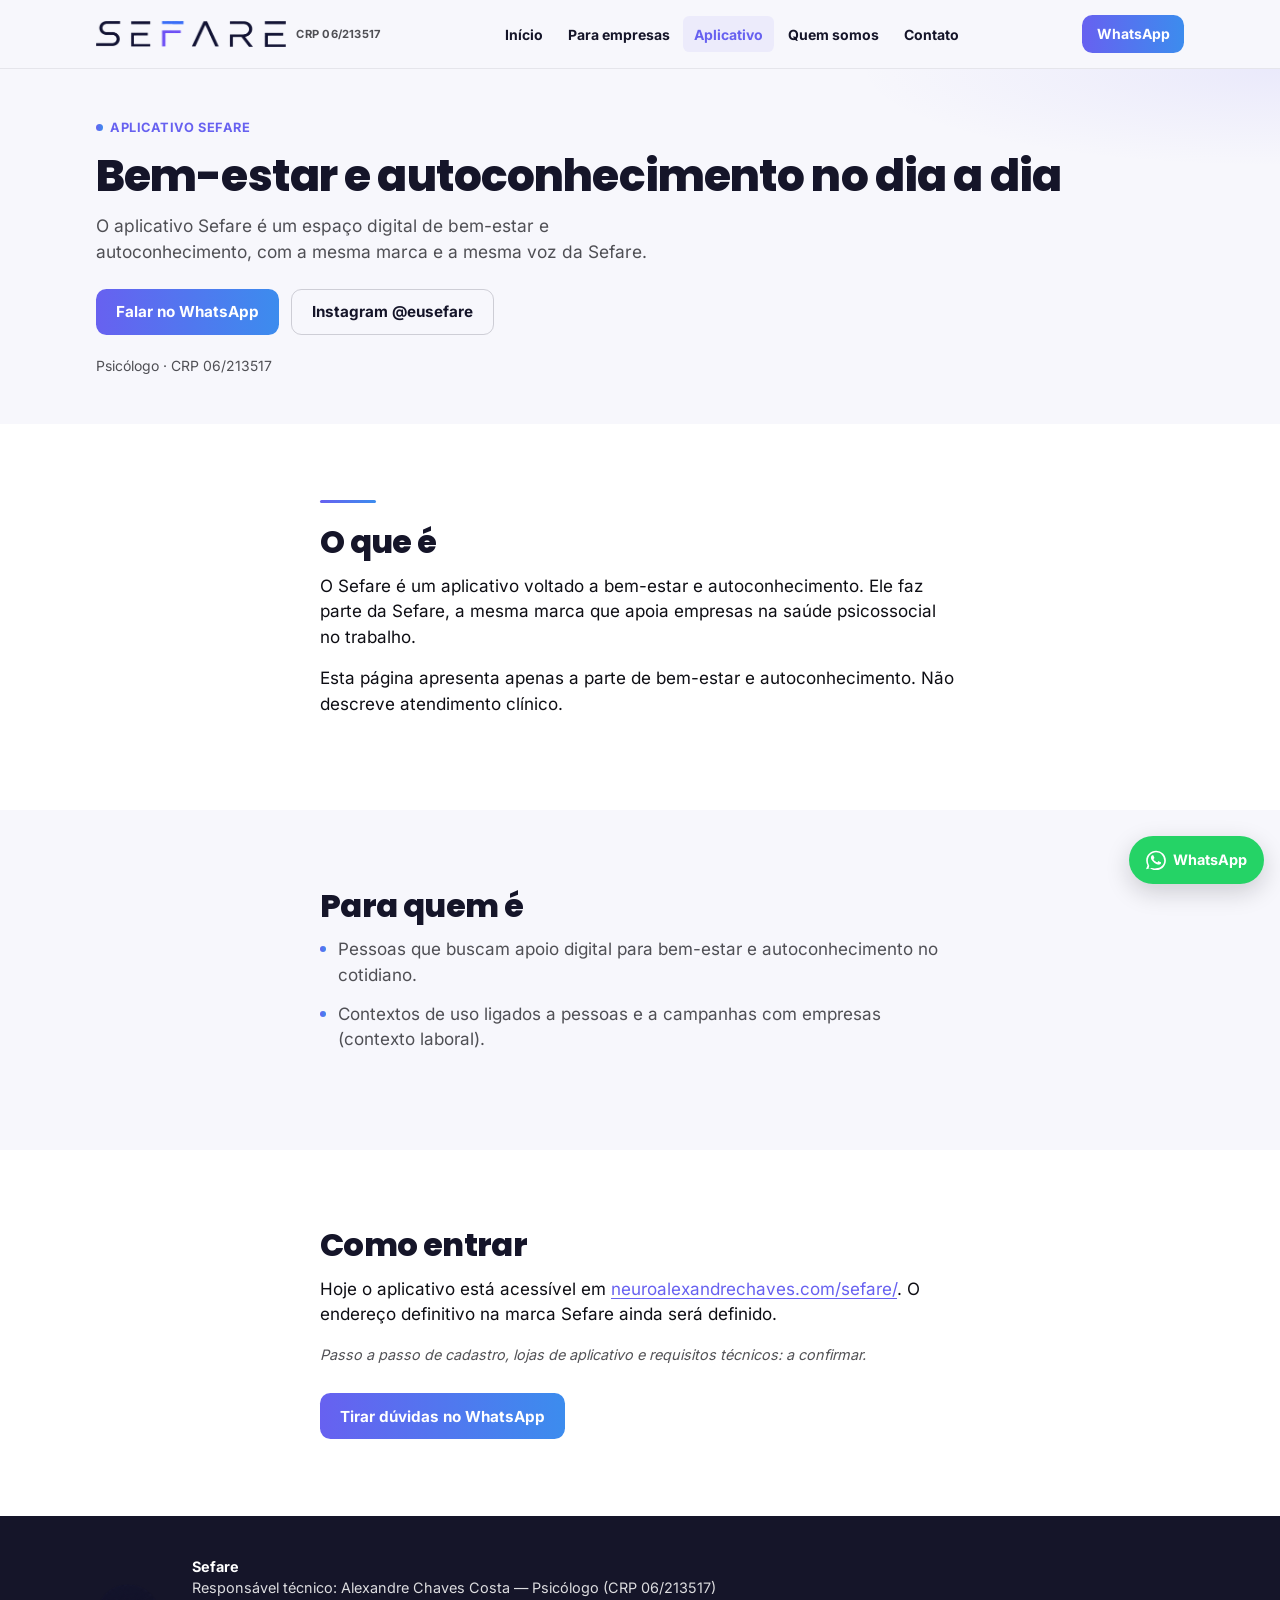
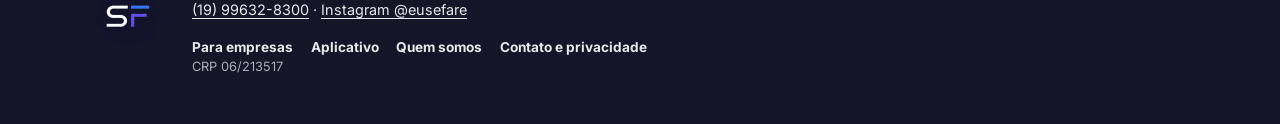
==== aplicativo.html @ e46b00d3 "Previa do site Sefare (teste, noindex)" ====
<!DOCTYPE html>
<html lang="pt-BR">
<head>
  <meta charset="utf-8">
  <meta name="viewport" content="width=device-width, initial-scale=1">
  <meta name="robots" content="noindex, nofollow">
  <title>Aplicativo Sefare — Bem-estar e autoconhecimento</title>
  <meta name="description" content="O aplicativo Sefare apoia bem-estar e autoconhecimento no dia a dia. Saiba o que é, para quem é e como entrar. CRP 06/213517.">
  <link rel="icon" href="assets/img/favicon.png" type="image/png">
  <link rel="stylesheet" href="style.css">
</head>
<body>
  <a class="skip-link" href="#conteudo">Ir para o conteúdo</a>

  <header class="site-header">
    <div class="wrap header-inner">
      <a class="brand" href="index.html" aria-label="Sefare — início">
        <img class="brand-logo" src="assets/img/sefare-wordmark-transp-400.png" width="400" height="55" alt="Sefare">
        <span class="brand-crp">CRP 06/213517</span>
      </a>

      <nav class="site-nav" id="menu-principal" aria-label="Principal">
        <ul>
          <li><a href="index.html">Início</a></li>
          <li><a href="empresas.html">Para empresas</a></li>
          <li><a href="aplicativo.html" aria-current="page">Aplicativo</a></li>
          <li><a href="quem-somos.html">Quem somos</a></li>
          <li><a href="contato.html">Contato</a></li>
        </ul>
      </nav>
      <div class="header-actions">
        <a class="btn btn-primary btn-sm header-wa" href="https://wa.me/5519996328300?text=Ol%C3%A1%2C%20quero%20saber%20mais%20sobre%20o%20aplicativo%20Sefare">WhatsApp</a>
        <button class="nav-toggle" type="button" aria-expanded="false" aria-controls="menu-principal" aria-label="Abrir menu">
          <span class="nav-toggle-bars" aria-hidden="true"></span>
        </button>
      </div>
    </div>
  </header>

  <main id="conteudo">
    <section class="hero" aria-labelledby="hero-title">
      <div class="wrap">
        <p class="eyebrow">Aplicativo Sefare</p>
        <h1 id="hero-title">Bem-estar e autoconhecimento no dia a dia</h1>
        <p class="hero-lead">O aplicativo Sefare é um espaço digital de bem-estar e autoconhecimento, com a mesma marca e a mesma voz da Sefare.</p>
        <div class="hero-ctas">
          <a class="btn btn-primary" href="https://wa.me/5519996328300?text=Ol%C3%A1%2C%20quero%20saber%20mais%20sobre%20o%20aplicativo%20Sefare">Falar no WhatsApp</a>
          <a class="btn btn-ghost" href="https://www.instagram.com/eusefare/" rel="noopener noreferrer">Instagram @eusefare</a>
        </div>
        <p class="trust-line">Psicólogo · CRP 06/213517</p>
      </div>
    </section>

    <section class="section section-alt" aria-labelledby="o-que-e">
      <div class="wrap content-block">
        <hr class="accent-line" aria-hidden="true">
        <h2 id="o-que-e">O que é</h2>
        <p>O Sefare é um aplicativo voltado a bem-estar e autoconhecimento. Ele faz parte da Sefare, a mesma marca que apoia empresas na saúde psicossocial no trabalho.</p>
        <p>Esta página apresenta apenas a parte de bem-estar e autoconhecimento. Não descreve atendimento clínico.</p>
      </div>
    </section>

    <section class="section" aria-labelledby="para-quem">
      <div class="wrap content-block">
        <h2 id="para-quem">Para quem é</h2>
        <ul class="simple-list">
          <li>Pessoas que buscam apoio digital para bem-estar e autoconhecimento no cotidiano.</li>
          <li>Contextos de uso ligados a pessoas e a campanhas com empresas (contexto laboral).</li>
        </ul>
      </div>
    </section>

    <section class="section section-alt" aria-labelledby="como-entrar">
      <div class="wrap content-block">
        <h2 id="como-entrar">Como entrar</h2>
        <p>Hoje o aplicativo está acessível em <a href="https://neuroalexandrechaves.com/sefare/" rel="noopener noreferrer">neuroalexandrechaves.com/sefare/</a>. O endereço definitivo na marca Sefare ainda será definido.</p>
        <p class="note-confirm">Passo a passo de cadastro, lojas de aplicativo e requisitos técnicos: a confirmar.</p>
        <div class="cta-inline">
          <a class="btn btn-primary" href="https://wa.me/5519996328300?text=Ol%C3%A1%2C%20quero%20saber%20mais%20sobre%20o%20aplicativo%20Sefare">Tirar dúvidas no WhatsApp</a>
        </div>
      </div>
    </section>
  </main>

  <footer class="site-footer">
    <div class="wrap footer-inner">
      <div class="footer-brand">
        <img class="footer-logo" src="assets/img/sefare-monograma-redondo-128.png" width="128" height="128" alt="Sefare">
      </div>
      <div>
        <p class="footer-meta">
          <strong>Sefare</strong><br>
          Responsável técnico: Alexandre Chaves Costa — Psicólogo (CRP 06/213517)<br>
          <a href="https://wa.me/5519996328300?text=Ol%C3%A1%2C%20quero%20saber%20mais%20sobre%20o%20aplicativo%20Sefare">(19) 99632-8300</a>
          ·
          <a href="https://www.instagram.com/eusefare/" rel="noopener noreferrer">Instagram @eusefare</a>
        </p>
        <nav class="footer-links" aria-label="Links do rodapé">
          <a href="empresas.html">Para empresas</a>
          <a href="aplicativo.html">Aplicativo</a>
          <a href="quem-somos.html">Quem somos</a>
          <a href="contato.html">Contato e privacidade</a>
        </nav>
        <p class="footer-crp">CRP 06/213517</p>
      </div>
    </div>
  </footer>

  <a class="wa-float" href="https://wa.me/5519996328300?text=Ol%C3%A1%2C%20quero%20saber%20mais%20sobre%20o%20aplicativo%20Sefare" aria-label="Abrir conversa no WhatsApp">
    <svg class="wa-icon" viewBox="0 0 24 24" aria-hidden="true" focusable="false">
      <path fill="currentColor" d="M17.47 14.38c-.3-.15-1.77-.87-2.04-.97-.27-.1-.47-.15-.67.15-.2.3-.77.97-.95 1.17-.17.2-.35.22-.65.07-.3-.15-1.26-.46-2.4-1.48-.89-.79-1.48-1.77-1.66-2.07-.17-.3-.02-.46.13-.61.13-.13.3-.35.45-.52.15-.17.2-.3.3-.5.1-.2.05-.37-.02-.52-.07-.15-.67-1.62-.92-2.22-.24-.58-.49-.5-.67-.51h-.57c-.2 0-.52.07-.8.37-.27.3-1.04 1.02-1.04 2.48s1.07 2.87 1.22 3.07c.15.2 2.1 3.2 5.08 4.49.71.31 1.26.49 1.69.63.71.23 1.36.2 1.87.12.57-.09 1.77-.72 2.02-1.42.25-.7.25-1.3.17-1.42-.07-.12-.27-.2-.57-.35zM12.05 21.8h-.01a9.8 9.8 0 0 1-5-.14l-.36-.13-3.72.98 1-3.63-.24-.37a9.82 9.82 0 0 1-1.5-5.23C2.22 7.05 6.57 2.7 12.05 2.7c2.62 0 5.08 1.02 6.93 2.87a9.73 9.73 0 0 1 2.87 6.93c0 5.48-4.46 9.3-9.8 9.3zm8.35-17.65A11.7 11.7 0 0 0 12.04.8C5.52.8.22 6.1.22 12.62c0 2.1.55 4.15 1.6 5.96L.05 23.2l4.76-1.25a11.78 11.78 0 0 0 7.23 2.33h.01c6.52 0 11.82-5.3 11.82-11.82 0-3.16-1.23-6.13-3.47-8.36z"/>
    </svg>
    <span>WhatsApp</span>
  </a>

  <script>
    (function () {
      var btn = document.querySelector(".nav-toggle");
      var nav = document.getElementById("menu-principal");
      if (!btn || !nav) return;
      btn.addEventListener("click", function () {
        var open = nav.classList.toggle("is-open");
        btn.setAttribute("aria-expanded", open ? "true" : "false");
        btn.setAttribute("aria-label", open ? "Fechar menu" : "Abrir menu");
      });
    })();
  </script>
</body>
</html>
---- style.css ----
/* Sefare — prévia estática (Manual de Marca 1.2) */

@font-face {
  font-family: "Inter";
  font-weight: 400;
  font-style: normal;
  font-display: swap;
  src: url("assets/fonts/Inter-400.woff2") format("woff2");
}

@font-face {
  font-family: "Inter";
  font-weight: 700;
  font-style: normal;
  font-display: swap;
  src: url("assets/fonts/Inter-700.woff2") format("woff2");
}

@font-face {
  font-family: "Poppins";
  font-weight: 800;
  font-style: normal;
  font-display: swap;
  src: url("assets/fonts/Poppins-800.woff2") format("woff2");
}

:root {
  --marinho: #151529;
  --lilas: #6761F0;
  --azul: #3C8CEE;
  --branco: #F7F7FC;
  --preto: #0E0E14;
  --branco-puro: #FFFFFF;
  --gradiente: linear-gradient(90deg, #6761F0, #3C8CEE);
  --texto: #0E0E14;
  --texto-suave: rgba(14, 14, 20, 0.72);
  --borda: rgba(21, 21, 41, 0.08);
  --sombra-foco: 0 0 0 3px rgba(103, 97, 240, 0.35);
  --fonte-titulo: "Poppins", sans-serif;
  --fonte-texto: "Inter", sans-serif;
  --max: 68rem;
  --header-h: 4.25rem;
  --espaco: clamp(2.5rem, 6vw, 5rem);
}

*,
*::before,
*::after {
  box-sizing: border-box;
}

html {
  scroll-behavior: smooth;
}

body {
  margin: 0;
  font-family: var(--fonte-texto);
  font-weight: 400;
  font-size: 1.0625rem;
  line-height: 1.5;
  color: var(--texto);
  background: var(--branco);
  -webkit-font-smoothing: antialiased;
  text-rendering: optimizeLegibility;
  overflow-x: hidden;
}

img {
  max-width: 100%;
  height: auto;
  display: block;
}

a {
  color: var(--lilas);
  text-decoration-thickness: 1px;
  text-underline-offset: 0.18em;
}

a:hover {
  color: var(--azul);
}

a:focus-visible,
button:focus-visible,
summary:focus-visible,
.btn:focus-visible,
.nav-toggle:focus-visible {
  outline: 3px solid var(--lilas);
  outline-offset: 3px;
}

h1,
h2,
h3 {
  font-family: var(--fonte-titulo);
  font-weight: 800;
  color: var(--marinho);
  line-height: 1.2;
  letter-spacing: -0.02em;
  margin: 0 0 0.75rem;
  text-align: left;
}

h1 {
  font-size: clamp(1.85rem, 5.5vw, 2.75rem);
  line-height: 1.15;
}

h2 {
  font-size: clamp(1.45rem, 3.8vw, 2rem);
  line-height: 1.2;
}

h3 {
  font-size: 1.1rem;
  line-height: 1.25;
  margin-bottom: 0.4rem;
}

p {
  margin: 0 0 1rem;
  line-height: 1.5;
  color: var(--texto);
}

.wrap {
  width: min(100% - 2rem, var(--max));
  margin-inline: auto;
}

.skip-link {
  position: absolute;
  left: -9999px;
  top: 0;
  background: var(--marinho);
  color: #fff;
  padding: 0.6rem 1rem;
  z-index: 1000;
}

.skip-link:focus {
  left: 1rem;
  top: 1rem;
}

/* ——— Header ——— */
.site-header {
  position: sticky;
  top: 0;
  z-index: 100;
  background: rgba(247, 247, 252, 0.94);
  backdrop-filter: blur(10px);
  border-bottom: 1px solid var(--borda);
}

.header-inner {
  display: flex;
  align-items: center;
  justify-content: space-between;
  gap: 0.75rem;
  min-height: var(--header-h);
  padding-block: 0.55rem;
  position: relative;
}

.brand {
  display: inline-flex;
  align-items: center;
  gap: 0.65rem;
  text-decoration: none;
  color: var(--marinho);
  flex-shrink: 0;
}

.brand-logo {
  width: 156px;
  height: auto;
}

.brand-crp {
  display: none;
  font-size: 0.7rem;
  font-weight: 700;
  color: var(--texto-suave);
  letter-spacing: 0.02em;
}

.nav-toggle {
  display: inline-flex;
  align-items: center;
  justify-content: center;
  width: 2.75rem;
  height: 2.75rem;
  border: 1px solid var(--borda);
  border-radius: 0.55rem;
  background: var(--branco-puro);
  color: var(--marinho);
  cursor: pointer;
  padding: 0;
}

.nav-toggle-bars {
  display: block;
  width: 1.15rem;
  height: 2px;
  background: currentColor;
  position: relative;
}

.nav-toggle-bars::before,
.nav-toggle-bars::after {
  content: "";
  position: absolute;
  left: 0;
  width: 100%;
  height: 2px;
  background: currentColor;
}

.nav-toggle-bars::before { top: -6px; }
.nav-toggle-bars::after { top: 6px; }

.site-nav {
  position: absolute;
  left: 0;
  right: 0;
  top: 100%;
  background: var(--branco-puro);
  border-bottom: 1px solid var(--borda);
  padding: 0.75rem 1rem 1rem;
  display: none;
}

.site-nav.is-open {
  display: block;
}

.site-nav ul {
  list-style: none;
  margin: 0;
  padding: 0;
  display: flex;
  flex-direction: column;
  gap: 0.15rem;
}

.site-nav a {
  display: block;
  padding: 0.7rem 0.55rem;
  color: var(--marinho);
  text-decoration: none;
  font-weight: 700;
  font-size: 0.95rem;
  border-radius: 0.4rem;
}

.site-nav a:hover,
.site-nav a[aria-current="page"] {
  background: rgba(103, 97, 240, 0.08);
  color: var(--lilas);
}

.btn.header-wa {
  display: none;
}

.header-actions {
  display: flex;
  align-items: center;
  gap: 0.5rem;
}

/* ——— Buttons ——— */
.btn {
  display: inline-flex;
  align-items: center;
  justify-content: center;
  gap: 0.45rem;
  min-height: 2.85rem;
  padding: 0.7rem 1.25rem;
  border-radius: 0.65rem;
  font-family: var(--fonte-texto);
  font-weight: 700;
  font-size: 0.95rem;
  line-height: 1.25;
  text-decoration: none;
  border: 1px solid transparent;
  cursor: pointer;
  transition: background 0.15s ease, color 0.15s ease, border-color 0.15s ease;
}

.btn-primary {
  background: var(--gradiente);
  color: #fff;
  border: none;
}

.btn-primary:hover {
  color: #fff;
  filter: brightness(1.05);
}

.btn-ghost {
  background: transparent;
  color: var(--marinho);
  border-color: rgba(21, 21, 41, 0.18);
}

.btn-ghost:hover {
  border-color: var(--lilas);
  color: var(--lilas);
}

.btn-light {
  background: #fff;
  color: var(--marinho);
}

.btn-light:hover {
  color: var(--lilas);
}

.btn-sm {
  min-height: 2.4rem;
  padding: 0.45rem 0.9rem;
  font-size: 0.875rem;
}

/* ——— Decorative path ——— */
.path-dots {
  position: absolute;
  inset: 0;
  pointer-events: none;
  overflow: hidden;
  opacity: 0.55;
}

.path-dots svg {
  width: 100%;
  height: 100%;
}

/* ——— Sections ——— */
.section {
  padding: var(--espaco) 0;
  position: relative;
}

.section-alt {
  background: var(--branco-puro);
}

.section-dark {
  background: var(--marinho);
  color: #fff;
}

.section-dark h2,
.section-dark h3,
.section-dark p {
  color: #fff;
}

.section-dark p {
  color: rgba(255, 255, 255, 0.88);
}

.section-head {
  max-width: 40rem;
  margin-bottom: 1.75rem;
}

.section-head p {
  color: var(--texto-suave);
  margin-bottom: 0;
}

.eyebrow {
  display: inline-flex;
  align-items: center;
  gap: 0.45rem;
  font-size: 0.8rem;
  font-weight: 700;
  letter-spacing: 0.04em;
  text-transform: uppercase;
  color: var(--lilas);
  margin-bottom: 0.85rem;
}

.eyebrow::before {
  content: "";
  width: 0.45rem;
  height: 0.45rem;
  border-radius: 50%;
  background: var(--gradiente);
  flex-shrink: 0;
}

.lead {
  font-size: 1.1rem;
  line-height: 1.5;
  color: var(--texto-suave);
  max-width: 36rem;
}

.accent-line {
  width: 3.5rem;
  height: 3px;
  border-radius: 2px;
  background: var(--gradiente);
  margin: 0 0 1.25rem;
  border: none;
}

/* ——— Home hero ——— */
.hero-home {
  position: relative;
  min-height: calc(100svh - var(--header-h));
  display: flex;
  align-items: center;
  padding: 2.5rem 0 3.5rem;
  overflow: hidden;
  background:
    radial-gradient(ellipse 70% 55% at 90% 10%, rgba(103, 97, 240, 0.1), transparent 55%),
    radial-gradient(ellipse 50% 40% at 5% 90%, rgba(60, 140, 238, 0.08), transparent 50%),
    var(--branco);
}

.hero-home-inner {
  position: relative;
  z-index: 1;
  display: grid;
  gap: 2rem;
}

.hero-brand {
  width: min(320px, 78vw);
  height: auto;
  margin-bottom: 1.25rem;
}

.hero-slogan {
  font-family: var(--fonte-titulo);
  font-weight: 800;
  font-size: clamp(1.05rem, 3vw, 1.25rem);
  color: var(--marinho);
  margin: 0 0 1.5rem;
  line-height: 1.25;
}

.hero-slogan span {
  background: var(--gradiente);
  -webkit-background-clip: text;
  background-clip: text;
  color: transparent;
}

.hero-home h1 {
  max-width: 18ch;
  margin-bottom: 0.9rem;
}

.hero-ctas {
  display: flex;
  flex-wrap: wrap;
  gap: 0.75rem;
  margin: 1.5rem 0 1.25rem;
}

.paths {
  display: grid;
  gap: 0.85rem;
  margin-top: 0.5rem;
}

.path-link {
  display: block;
  padding: 1.1rem 1.15rem;
  text-decoration: none;
  color: var(--marinho);
  background: var(--branco-puro);
  border-left: 3px solid transparent;
  border-image: var(--gradiente) 1;
  border-image-slice: 1;
  box-shadow: 0 1px 0 var(--borda);
  transition: background 0.15s ease;
}

.path-link:hover {
  background: rgba(103, 97, 240, 0.05);
  color: var(--marinho);
}

.path-link strong {
  display: block;
  font-family: var(--fonte-titulo);
  font-weight: 800;
  font-size: 1.05rem;
  margin-bottom: 0.25rem;
}

.path-link span {
  display: block;
  font-size: 0.92rem;
  color: var(--texto-suave);
  line-height: 1.45;
}

.trust-line {
  font-size: 0.875rem;
  color: var(--texto-suave);
  margin: 0;
}

/* ——— Empresas (reuse structure) ——— */
.hero {
  position: relative;
  padding: 2.75rem 0 3rem;
  overflow: hidden;
  background:
    radial-gradient(ellipse 60% 50% at 100% 0%, rgba(103, 97, 240, 0.09), transparent 55%),
    var(--branco);
}

.hero-lead {
  max-width: 38rem;
  color: var(--texto-suave);
  font-size: 1.08rem;
}

.hero-note {
  margin-top: 1.1rem;
  font-size: 0.875rem;
  color: var(--texto-suave);
}

.pain-list,
.feature-list {
  list-style: none;
  margin: 0;
  padding: 0;
  display: grid;
  gap: 1.35rem;
}

.pain-list li,
.feature-list li {
  display: grid;
  gap: 0.35rem;
  padding-left: 1.1rem;
  border-left: 2px solid transparent;
  border-image: var(--gradiente) 1;
}

.pain-list strong,
.feature-list strong {
  font-family: var(--fonte-titulo);
  font-weight: 800;
  color: var(--marinho);
  font-size: 1.05rem;
}

.pain-list span,
.feature-list span {
  color: var(--texto-suave);
  line-height: 1.5;
}

.transition-note {
  margin-top: 1.75rem;
  max-width: 40rem;
  color: var(--texto);
  font-weight: 700;
  line-height: 1.5;
}

.cta-inline {
  margin-top: 1.75rem;
}

.steps {
  list-style: none;
  margin: 0;
  padding: 0;
  display: grid;
  gap: 1.5rem;
  counter-reset: step;
}

.step {
  display: grid;
  grid-template-columns: auto 1fr;
  gap: 1rem;
  align-items: start;
}

.step-num {
  width: 2.1rem;
  height: 2.1rem;
  border-radius: 50%;
  display: grid;
  place-items: center;
  font-family: var(--fonte-titulo);
  font-weight: 800;
  font-size: 0.9rem;
  color: #fff;
  background: var(--gradiente);
  flex-shrink: 0;
}

.step p {
  margin: 0;
  color: var(--texto-suave);
}

.steps-note {
  margin-top: 1.5rem;
  font-size: 0.95rem;
  color: var(--texto-suave);
}

.sigilo-band {
  background: var(--branco-puro);
}

.sigilo-content {
  max-width: 40rem;
}

.sigilo-content h2 {
  margin-bottom: 1rem;
}

.sigilo-content p {
  color: var(--texto-suave);
}

.about-block {
  max-width: 42rem;
}

.about-block p {
  color: var(--texto-suave);
}

.clinic-link {
  margin-top: 1.25rem;
  font-size: 0.85rem;
  color: var(--texto-suave);
}

.clinic-link a {
  color: var(--texto-suave);
}

.cta-band {
  background: var(--marinho);
  padding: var(--espaco) 0;
  position: relative;
  overflow: hidden;
}

.cta-band::before {
  content: "";
  position: absolute;
  inset: auto 0 0 0;
  height: 3px;
  background: var(--gradiente);
}

.cta-inner {
  max-width: 38rem;
}

.cta-band h2,
.cta-band p {
  color: #fff;
}

.cta-band p {
  color: rgba(255, 255, 255, 0.88);
}

.cta-phone {
  margin-top: 1rem;
  font-size: 0.95rem;
}

.cta-phone a {
  color: #fff;
}

.faq {
  display: grid;
  gap: 0.5rem;
  max-width: 44rem;
}

.faq details {
  border-bottom: 1px solid var(--borda);
  padding: 0.35rem 0;
}

.faq summary {
  cursor: pointer;
  font-weight: 700;
  color: var(--marinho);
  padding: 0.85rem 0;
  list-style: none;
  display: flex;
  justify-content: space-between;
  gap: 1rem;
  align-items: center;
}

.faq summary::-webkit-details-marker {
  display: none;
}

.faq summary::after {
  content: "";
  width: 0.55rem;
  height: 0.55rem;
  border-right: 2px solid var(--lilas);
  border-bottom: 2px solid var(--lilas);
  transform: rotate(45deg);
  flex-shrink: 0;
  transition: transform 0.15s ease;
  margin-top: -0.2rem;
}

.faq details[open] summary::after {
  transform: rotate(-135deg);
  margin-top: 0.2rem;
}

.faq-body {
  padding: 0 0 1rem;
}

.faq-body p {
  margin: 0;
  color: var(--texto-suave);
}

/* ——— App / About / Contact ——— */
.content-block {
  max-width: 40rem;
}

.content-block + .content-block {
  margin-top: 2.5rem;
}

.simple-list {
  list-style: none;
  margin: 0 0 1.25rem;
  padding: 0;
  display: grid;
  gap: 0.85rem;
}

.simple-list li {
  padding-left: 1.15rem;
  position: relative;
  color: var(--texto-suave);
  line-height: 1.5;
}

.simple-list li::before {
  content: "";
  position: absolute;
  left: 0;
  top: 0.55rem;
  width: 0.4rem;
  height: 0.4rem;
  border-radius: 50%;
  background: var(--gradiente);
}

.contact-list {
  list-style: none;
  margin: 0 0 2rem;
  padding: 0;
  display: grid;
  gap: 1rem;
}

.contact-list li {
  display: grid;
  gap: 0.2rem;
}

.contact-list strong {
  font-family: var(--fonte-titulo);
  font-weight: 800;
  color: var(--marinho);
  font-size: 0.95rem;
}

.privacy {
  max-width: 44rem;
}

.privacy h2 {
  margin-top: 2rem;
}

.privacy h2:first-child {
  margin-top: 0;
}

.privacy ul {
  padding-left: 1.2rem;
  color: var(--texto-suave);
}

.privacy li {
  margin-bottom: 0.5rem;
  line-height: 1.5;
}

.note-confirm {
  font-size: 0.9rem;
  color: var(--texto-suave);
  font-style: italic;
}

/* ——— Footer ——— */
.site-footer {
  background: var(--marinho);
  color: rgba(255, 255, 255, 0.82);
  padding: 2.5rem 0 6.5rem;
  font-size: 0.9rem;
  line-height: 1.5;
}

.site-footer a {
  color: rgba(255, 255, 255, 0.9);
}

.site-footer a:hover {
  color: #fff;
}

.footer-inner {
  display: grid;
  gap: 1.5rem;
}

.footer-brand {
  display: inline-flex;
  align-items: center;
  gap: 0.75rem;
}

.footer-logo {
  width: 64px;
  height: auto;
}

.footer-meta {
  color: rgba(255, 255, 255, 0.85);
}

.footer-meta strong {
  color: #fff;
  font-weight: 700;
}

.footer-links {
  display: flex;
  flex-wrap: wrap;
  gap: 0.65rem 1.1rem;
}

.footer-links a {
  text-decoration: none;
  font-weight: 700;
  font-size: 0.85rem;
}

.footer-privacy {
  margin: 0;
  max-width: 40rem;
  color: rgba(255, 255, 255, 0.7);
  font-size: 0.85rem;
}

.footer-crp {
  margin: 0;
  font-size: 0.8rem;
  color: rgba(255, 255, 255, 0.65);
}

/* ——— Floating WhatsApp ——— */
.wa-float {
  position: fixed;
  right: 1rem;
  bottom: 1rem;
  z-index: 90;
  display: inline-flex;
  align-items: center;
  gap: 0.45rem;
  min-height: 3rem;
  padding: 0.65rem 1.05rem;
  border-radius: 999px;
  background: #25D366;
  color: #fff;
  font-weight: 700;
  font-size: 0.9rem;
  text-decoration: none;
  box-shadow: 0 8px 24px rgba(14, 14, 20, 0.18);
}

.wa-float:hover {
  color: #fff;
  filter: brightness(1.05);
}

.wa-icon {
  width: 1.25rem;
  height: 1.25rem;
}

/* ——— Desktop ——— */
@media (min-width: 860px) {
  .nav-toggle {
    display: none;
  }

  .header-inner {
    gap: 1.25rem;
  }

  .brand-crp {
    display: inline;
  }

  .site-nav {
    position: static;
    display: block;
    background: transparent;
    border: none;
    padding: 0;
    flex: 1;
  }

  .site-nav ul {
    flex-direction: row;
    justify-content: center;
    gap: 0.15rem;
  }

  .site-nav a {
    padding: 0.45rem 0.7rem;
    font-size: 0.875rem;
  }

  .btn.header-wa {
    display: inline-flex;
  }

  .hero-home-inner {
    grid-template-columns: 1.2fr 0.8fr;
    align-items: end;
    gap: 3rem;
  }

  .paths {
    margin-top: 0;
  }

  .pain-list,
  .feature-list {
    grid-template-columns: 1fr 1fr;
    gap: 1.5rem 2rem;
  }

  .steps {
    grid-template-columns: 1fr 1fr;
    gap: 1.75rem 2rem;
  }

  .footer-inner {
    grid-template-columns: auto 1fr;
    gap: 2rem;
  }

  .site-footer {
    padding-bottom: 3rem;
  }
}

@media (min-width: 1100px) {
  .brand-logo {
    width: 190px;
  }
}

@media (max-width: 380px) {
  .wa-float span {
    display: none;
  }

  .wa-float {
    width: 3.15rem;
    height: 3.15rem;
    padding: 0;
    justify-content: center;
    border-radius: 50%;
  }
}
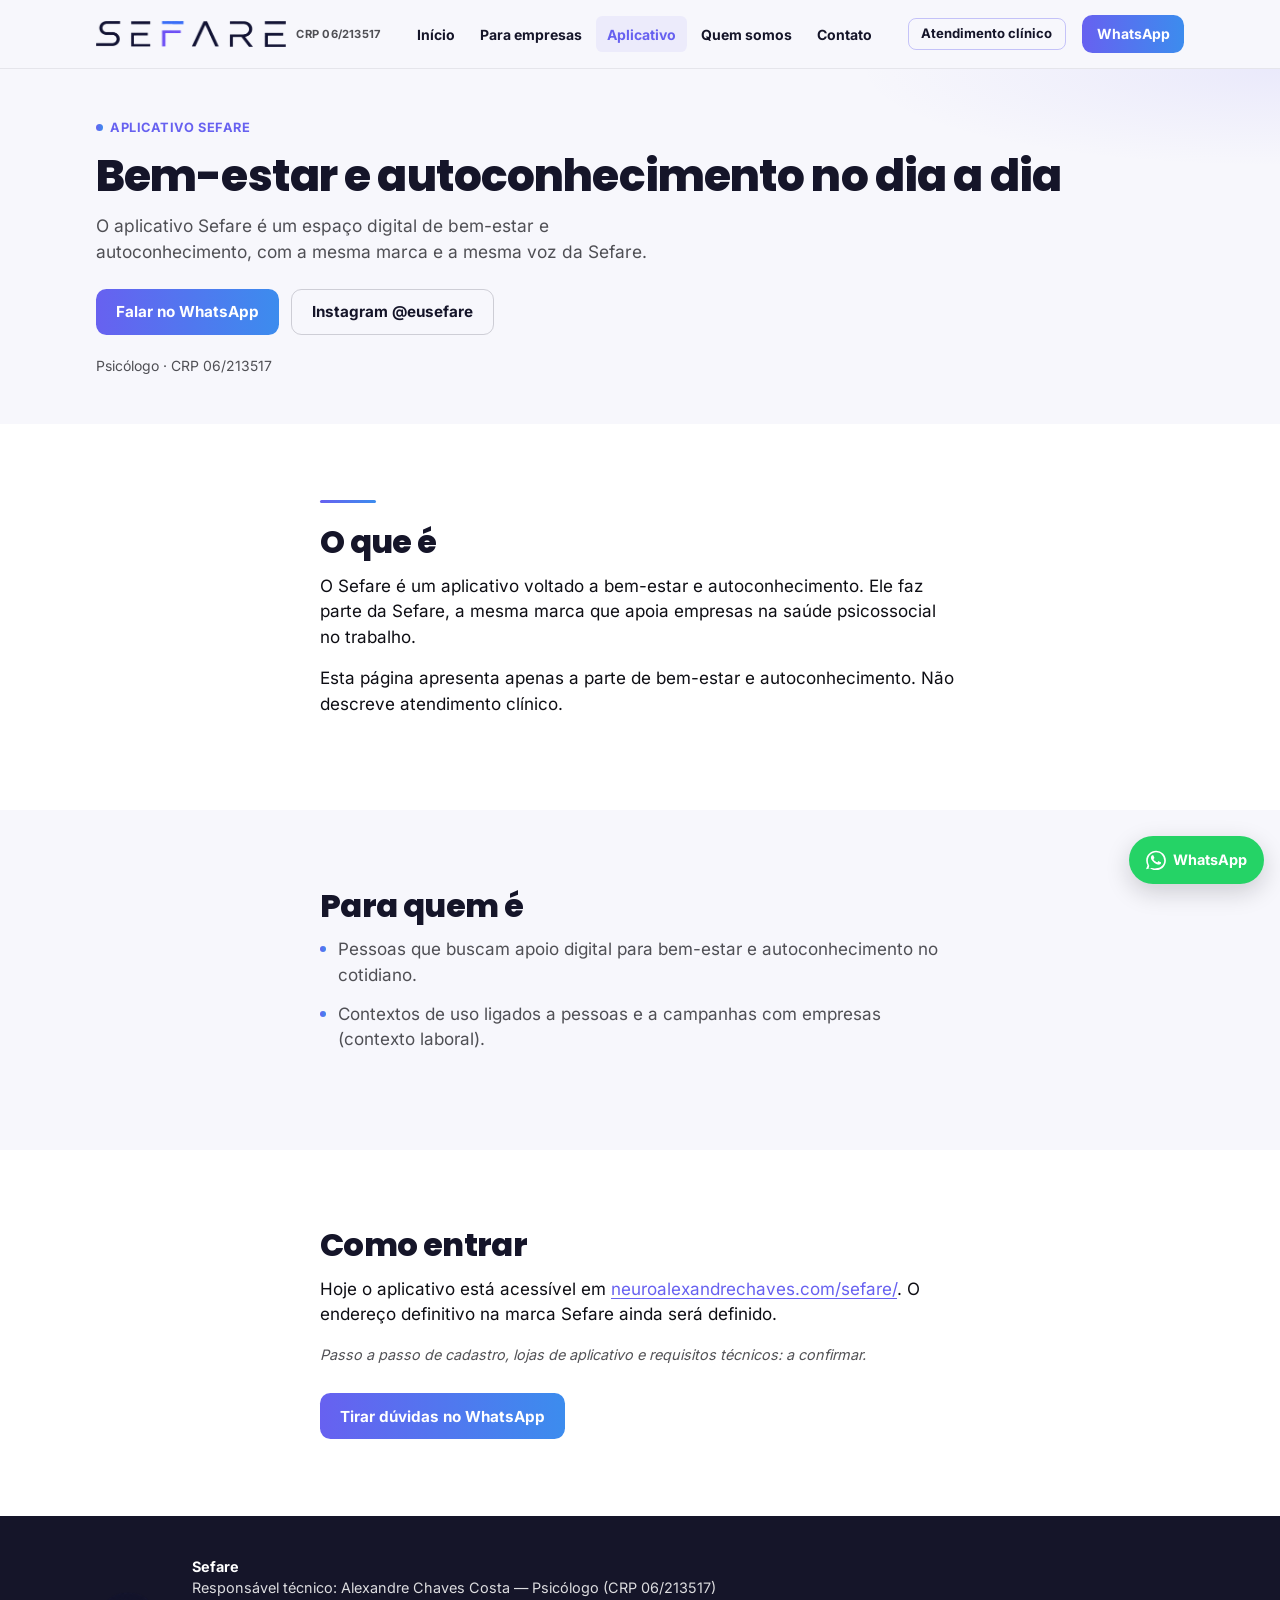
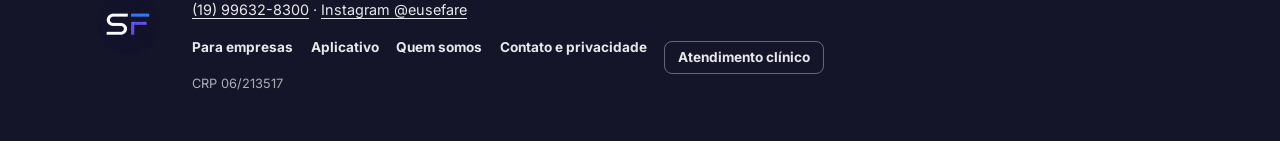
==== commit 7f8752db: "Botao Atendimento clinico no topo e rodape" ====
--- a/aplicativo.html
+++ b/aplicativo.html
@@ -26,9 +26,11 @@
           <li><a href="aplicativo.html" aria-current="page">Aplicativo</a></li>
           <li><a href="quem-somos.html">Quem somos</a></li>
           <li><a href="contato.html">Contato</a></li>
+          <li class="nav-clinica-m"><a href="https://neuroalexandrechaves.com" rel="noopener" target="_blank">Atendimento clínico</a></li>
         </ul>
       </nav>
       <div class="header-actions">
+        <a class="btn-clinica" href="https://neuroalexandrechaves.com" rel="noopener" target="_blank">Atendimento clínico</a>
         <a class="btn btn-primary btn-sm header-wa" href="https://wa.me/5519996328300?text=Ol%C3%A1%2C%20quero%20saber%20mais%20sobre%20o%20aplicativo%20Sefare">WhatsApp</a>
         <button class="nav-toggle" type="button" aria-expanded="false" aria-controls="menu-principal" aria-label="Abrir menu">
           <span class="nav-toggle-bars" aria-hidden="true"></span>
@@ -100,6 +102,7 @@
           <a href="aplicativo.html">Aplicativo</a>
           <a href="quem-somos.html">Quem somos</a>
           <a href="contato.html">Contato e privacidade</a>
+          <a class="btn-clinica btn-clinica-rodape" href="https://neuroalexandrechaves.com" rel="noopener" target="_blank">Atendimento clínico</a>
         </nav>
         <p class="footer-crp">CRP 06/213517</p>
       </div>
--- a/style.css
+++ b/style.css
@@ -1013,3 +1013,42 @@
     border-radius: 50%;
   }
 }
+
+/* Atendimento clínico: link discreto para o site da clínica */
+.btn-clinica {
+  display: none;
+  align-items: center;
+  font-size: 0.82rem;
+  font-weight: 700;
+  line-height: 1;
+  padding: 0.55rem 0.8rem;
+  border: 1px solid rgba(103, 97, 240, 0.35);
+  border-radius: 0.5rem;
+  color: var(--marinho);
+  background: transparent;
+  text-decoration: none;
+  white-space: nowrap;
+  transition: border-color 0.2s, color 0.2s, background 0.2s;
+}
+.btn-clinica:hover,
+.btn-clinica:focus-visible {
+  border-color: var(--lilas);
+  color: var(--lilas);
+  background: rgba(103, 97, 240, 0.06);
+}
+.btn-clinica-rodape {
+  display: inline-flex;
+  color: rgba(255, 255, 255, 0.9);
+  border-color: rgba(255, 255, 255, 0.35);
+  margin-top: 0.25rem;
+}
+.btn-clinica-rodape:hover,
+.btn-clinica-rodape:focus-visible {
+  color: #fff;
+  border-color: #fff;
+  background: rgba(255, 255, 255, 0.08);
+}
+@media (min-width: 1100px) {
+  .header-actions .btn-clinica { display: inline-flex; margin-right: 0.5rem; }
+  .nav-clinica-m { display: none; }
+}
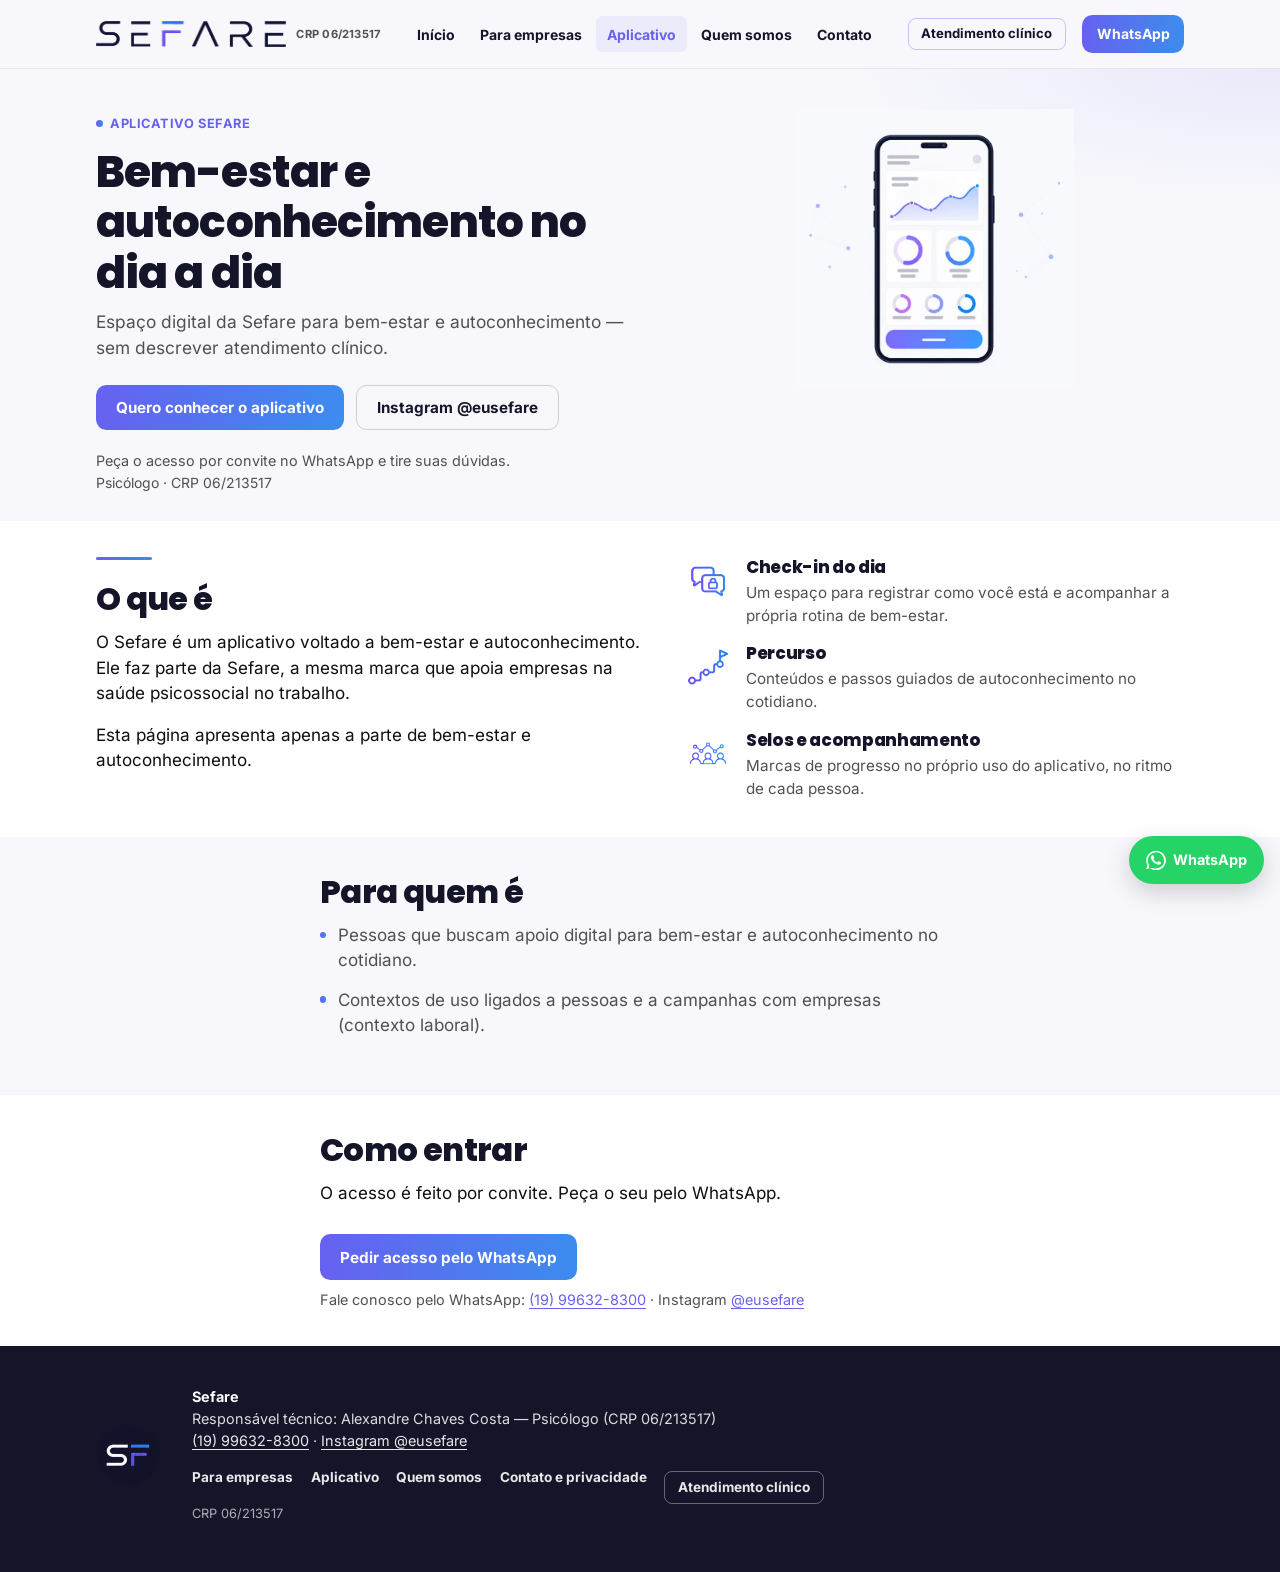
==== commit e2b98485: "Previa v3 do site Sefare" ====
--- a/aplicativo.html
+++ b/aplicativo.html
@@ -5,7 +5,7 @@
   <meta name="viewport" content="width=device-width, initial-scale=1">
   <meta name="robots" content="noindex, nofollow">
   <title>Aplicativo Sefare — Bem-estar e autoconhecimento</title>
-  <meta name="description" content="O aplicativo Sefare apoia bem-estar e autoconhecimento no dia a dia. Saiba o que é, para quem é e como entrar. CRP 06/213517.">
+  <meta name="description" content="O aplicativo Sefare apoia bem-estar e autoconhecimento no dia a dia. Saiba o que é, para quem é e como pedir acesso. CRP 06/213517.">
   <link rel="icon" href="assets/img/favicon.png" type="image/png">
   <link rel="stylesheet" href="style.css">
 </head>
@@ -27,6 +27,7 @@
           <li><a href="quem-somos.html">Quem somos</a></li>
           <li><a href="contato.html">Contato</a></li>
           <li class="nav-clinica-m"><a href="https://neuroalexandrechaves.com" rel="noopener" target="_blank">Atendimento clínico</a></li>
+          <li class="nav-wa-m"><a class="btn btn-primary btn-sm" href="https://wa.me/5519996328300?text=Ol%C3%A1%2C%20quero%20saber%20mais%20sobre%20o%20aplicativo%20Sefare">Quero conhecer o aplicativo</a></li>
         </ul>
       </nav>
       <div class="header-actions">
@@ -40,29 +41,60 @@
   </header>
 
   <main id="conteudo">
-    <section class="hero" aria-labelledby="hero-title">
-      <div class="wrap">
-        <p class="eyebrow">Aplicativo Sefare</p>
-        <h1 id="hero-title">Bem-estar e autoconhecimento no dia a dia</h1>
-        <p class="hero-lead">O aplicativo Sefare é um espaço digital de bem-estar e autoconhecimento, com a mesma marca e a mesma voz da Sefare.</p>
-        <div class="hero-ctas">
-          <a class="btn btn-primary" href="https://wa.me/5519996328300?text=Ol%C3%A1%2C%20quero%20saber%20mais%20sobre%20o%20aplicativo%20Sefare">Falar no WhatsApp</a>
-          <a class="btn btn-ghost" href="https://www.instagram.com/eusefare/" rel="noopener noreferrer">Instagram @eusefare</a>
+    <section class="hero hero-compact" aria-labelledby="hero-title">
+      <div class="wrap page-split">
+        <div>
+          <p class="eyebrow">Aplicativo Sefare</p>
+          <h1 id="hero-title">Bem-estar e autoconhecimento no dia a dia</h1>
+          <p class="hero-lead">Espaço digital da Sefare para bem-estar e autoconhecimento — sem descrever atendimento clínico.</p>
+          <div class="hero-ctas">
+            <a class="btn btn-primary" href="https://wa.me/5519996328300?text=Ol%C3%A1%2C%20quero%20saber%20mais%20sobre%20o%20aplicativo%20Sefare">Quero conhecer o aplicativo</a>
+            <a class="btn btn-ghost" href="https://www.instagram.com/eusefare/" rel="noopener noreferrer">Instagram @eusefare</a>
+          </div>
+          <p class="cta-hint">Peça o acesso por convite no WhatsApp e tire suas dúvidas.</p>
+          <p class="trust-line">Psicólogo · CRP 06/213517</p>
         </div>
-        <p class="trust-line">Psicólogo · CRP 06/213517</p>
+        <div>
+          <img src="assets/img/novas/celular-app.webp" width="480" height="640" alt="Ilustração do aplicativo Sefare em um celular" style="width:min(100%,280px);height:auto;display:block;margin-inline:auto" loading="lazy">
+        </div>
       </div>
     </section>
 
-    <section class="section section-alt" aria-labelledby="o-que-e">
-      <div class="wrap content-block">
-        <hr class="accent-line" aria-hidden="true">
-        <h2 id="o-que-e">O que é</h2>
-        <p>O Sefare é um aplicativo voltado a bem-estar e autoconhecimento. Ele faz parte da Sefare, a mesma marca que apoia empresas na saúde psicossocial no trabalho.</p>
-        <p>Esta página apresenta apenas a parte de bem-estar e autoconhecimento. Não descreve atendimento clínico.</p>
+    <section class="section section-alt section-compact" aria-labelledby="o-que-e">
+      <div class="wrap page-split">
+        <div class="content-block" style="max-width:none">
+          <hr class="accent-line" aria-hidden="true">
+          <h2 id="o-que-e">O que é</h2>
+          <p>O Sefare é um aplicativo voltado a bem-estar e autoconhecimento. Ele faz parte da Sefare, a mesma marca que apoia empresas na saúde psicossocial no trabalho.</p>
+          <p>Esta página apresenta apenas a parte de bem-estar e autoconhecimento.</p>
+        </div>
+        <div class="icon-row">
+          <article>
+            <img class="ico-img" src="assets/img/novas/icone-escuta.png" width="48" height="48" alt="">
+            <div>
+              <h3>Check-in do dia</h3>
+              <p>Um espaço para registrar como você está e acompanhar a própria rotina de bem-estar.</p>
+            </div>
+          </article>
+          <article>
+            <img class="ico-img" src="assets/img/novas/icone-plano.png" width="48" height="48" alt="">
+            <div>
+              <h3>Percurso</h3>
+              <p>Conteúdos e passos guiados de autoconhecimento no cotidiano.</p>
+            </div>
+          </article>
+          <article>
+            <img class="ico-img" src="assets/img/novas/icone-equipe.png" width="48" height="48" alt="">
+            <div>
+              <h3>Selos e acompanhamento</h3>
+              <p>Marcas de progresso no próprio uso do aplicativo, no ritmo de cada pessoa.</p>
+            </div>
+          </article>
+        </div>
       </div>
     </section>
 
-    <section class="section" aria-labelledby="para-quem">
+    <section class="section section-compact" aria-labelledby="para-quem">
       <div class="wrap content-block">
         <h2 id="para-quem">Para quem é</h2>
         <ul class="simple-list">
@@ -72,13 +104,13 @@
       </div>
     </section>
 
-    <section class="section section-alt" aria-labelledby="como-entrar">
+    <section class="section section-alt section-compact" aria-labelledby="como-entrar">
       <div class="wrap content-block">
         <h2 id="como-entrar">Como entrar</h2>
-        <p>Hoje o aplicativo está acessível em <a href="https://neuroalexandrechaves.com/sefare/" rel="noopener noreferrer">neuroalexandrechaves.com/sefare/</a>. O endereço definitivo na marca Sefare ainda será definido.</p>
-        <p class="note-confirm">Passo a passo de cadastro, lojas de aplicativo e requisitos técnicos: a confirmar.</p>
+        <p>O acesso é feito por convite. Peça o seu pelo WhatsApp.</p>
         <div class="cta-inline">
-          <a class="btn btn-primary" href="https://wa.me/5519996328300?text=Ol%C3%A1%2C%20quero%20saber%20mais%20sobre%20o%20aplicativo%20Sefare">Tirar dúvidas no WhatsApp</a>
+          <a class="btn btn-primary" href="https://wa.me/5519996328300?text=Ol%C3%A1%2C%20quero%20saber%20mais%20sobre%20o%20aplicativo%20Sefare">Pedir acesso pelo WhatsApp</a>
+          <p class="cta-hint">Fale conosco pelo WhatsApp: <a href="tel:+5519996328300">(19) 99632-8300</a> · Instagram <a href="https://www.instagram.com/eusefare/" rel="noopener noreferrer">@eusefare</a></p>
         </div>
       </div>
     </section>
--- a/style.css
+++ b/style.css
@@ -263,13 +263,24 @@
 }
 
 .btn.header-wa {
-  display: none;
+  display: inline-flex;
 }
 
 .header-actions {
   display: flex;
   align-items: center;
   gap: 0.5rem;
+}
+
+.nav-wa-m {
+  margin-top: 0.35rem;
+}
+
+.nav-wa-m a {
+  display: inline-flex;
+  width: 100%;
+  justify-content: center;
+  margin-top: 0.25rem;
 }
 
 /* ——— Buttons ——— */
@@ -506,6 +517,13 @@
   font-size: 0.92rem;
   color: var(--texto-suave);
   line-height: 1.45;
+}
+
+.cta-hint {
+  margin: 0.55rem 0 0;
+  font-size: 0.9rem;
+  color: var(--texto-suave);
+  max-width: 34rem;
 }
 
 .trust-line {
@@ -925,6 +943,34 @@
   height: 1.25rem;
 }
 
+/* Celular: barra fina no rodapé, sem cobrir o conteúdo */
+@media (max-width: 859px) {
+  .wa-float {
+    left: 0;
+    right: 0;
+    bottom: 0;
+    width: 100%;
+    min-height: 2.65rem;
+    padding: 0.5rem 1rem;
+    border-radius: 0;
+    justify-content: center;
+    font-size: 0.88rem;
+    box-shadow: 0 -4px 18px rgba(14, 14, 20, 0.14);
+  }
+
+  .wa-float span {
+    display: inline;
+  }
+
+  body {
+    padding-bottom: 3.25rem;
+  }
+
+  .site-footer {
+    padding-bottom: 4.25rem;
+  }
+}
+
 /* ——— Desktop ——— */
 @media (min-width: 860px) {
   .nav-toggle {
@@ -959,8 +1005,8 @@
     font-size: 0.875rem;
   }
 
-  .btn.header-wa {
-    display: inline-flex;
+  .nav-wa-m {
+    display: none;
   }
 
   .hero-home-inner {
@@ -997,20 +1043,6 @@
 @media (min-width: 1100px) {
   .brand-logo {
     width: 190px;
-  }
-}
-
-@media (max-width: 380px) {
-  .wa-float span {
-    display: none;
-  }
-
-  .wa-float {
-    width: 3.15rem;
-    height: 3.15rem;
-    padding: 0;
-    justify-content: center;
-    border-radius: 50%;
   }
 }
 
@@ -1052,3 +1084,283 @@
   .header-actions .btn-clinica { display: inline-flex; margin-right: 0.5rem; }
   .nav-clinica-m { display: none; }
 }
+
+/* ——— Quem está por trás ——— */
+.quem-block {
+  display: grid;
+  gap: 1.25rem;
+  align-items: center;
+}
+
+.quem-block--short {
+  grid-template-columns: auto 1fr;
+  gap: 1rem 1.25rem;
+  padding: 1.15rem 1.2rem;
+  background: #fff;
+  border: 1px solid var(--borda);
+  border-radius: 1rem;
+}
+
+.quem-block--full {
+  grid-template-columns: auto 1fr;
+  gap: 1.5rem 2rem;
+}
+
+.quem-foto {
+  width: 96px;
+  height: 120px;
+  object-fit: cover;
+  border-radius: 50% / 42%;
+  background: #fff;
+  border: 2px solid rgba(103, 97, 240, 0.18);
+  display: block;
+}
+
+.quem-block--full .quem-foto {
+  width: 160px;
+  height: 200px;
+  border-radius: 1.1rem;
+}
+
+.quem-foto--fallback,
+.quem-block--full .quem-foto--fallback,
+.quem-block--short .quem-foto--fallback {
+  object-fit: contain;
+  padding: 1.1rem;
+  background: var(--marinho);
+  border-radius: 50%;
+  width: 96px;
+  height: 96px;
+  border-color: transparent;
+}
+
+.quem-block--full .quem-foto--fallback {
+  width: 140px;
+  height: 140px;
+  padding: 1.6rem;
+}
+
+.quem-copy h3,
+.quem-copy .quem-nome {
+  margin: 0 0 0.25rem;
+  font-family: var(--fonte-titulo);
+  font-weight: 800;
+  font-size: 1.15rem;
+  color: var(--marinho);
+}
+
+.quem-role {
+  margin: 0 0 0.75rem;
+  font-size: 0.92rem;
+  color: var(--texto-suave);
+}
+
+.quem-lines {
+  margin: 0 0 1rem;
+  padding-left: 1.1rem;
+  color: var(--texto-suave);
+  font-size: 0.95rem;
+}
+
+.quem-lines li {
+  margin: 0.35rem 0;
+}
+
+.quem-actions {
+  display: flex;
+  flex-wrap: wrap;
+  gap: 0.75rem 1.1rem;
+  align-items: center;
+}
+
+.quem-clinic {
+  font-size: 0.875rem;
+  color: var(--texto-suave);
+}
+
+.quem-note {
+  margin: 0.85rem 0 0;
+  font-size: 0.92rem;
+  color: var(--texto-suave);
+}
+
+@media (max-width: 640px) {
+  .quem-block--full {
+    grid-template-columns: 1fr;
+    justify-items: start;
+  }
+
+  .quem-block--short {
+    grid-template-columns: 72px 1fr;
+    gap: 0.85rem;
+    padding: 1rem;
+  }
+
+  .quem-foto {
+    width: 72px;
+    height: 90px;
+  }
+
+  .quem-foto--fallback {
+    width: 72px;
+    height: 72px;
+    padding: 0.85rem;
+  }
+}
+
+/* ——— Layouts compactos (contato / quem somos / app) ——— */
+.page-split {
+  display: grid;
+  gap: 1.5rem;
+}
+
+@media (min-width: 860px) {
+  .page-split {
+    grid-template-columns: 1.05fr 0.95fr;
+    gap: 2.25rem;
+    align-items: start;
+  }
+
+  .page-split--contact {
+    grid-template-columns: 0.95fr 1.05fr;
+  }
+}
+
+.icon-row {
+  display: grid;
+  gap: 1rem;
+}
+
+.icon-row article {
+  display: grid;
+  grid-template-columns: auto 1fr;
+  gap: 0.85rem;
+  align-items: start;
+}
+
+.icon-row img,
+.icon-row .ico-img {
+  width: 48px;
+  height: 48px;
+  object-fit: contain;
+}
+
+.icon-row h3 {
+  margin: 0 0 0.25rem;
+  font-size: 1.05rem;
+}
+
+.icon-row p {
+  margin: 0;
+  color: var(--texto-suave);
+  font-size: 0.95rem;
+}
+
+.entregas-list {
+  list-style: none;
+  margin: 0;
+  padding: 0;
+  display: grid;
+  gap: 1rem;
+}
+
+.entregas-list li {
+  display: grid;
+  grid-template-columns: auto 1fr;
+  gap: 0.85rem;
+  align-items: start;
+  padding: 1rem 1.1rem;
+  background: #fff;
+  border: 1px solid var(--borda);
+  border-radius: 0.85rem;
+}
+
+.entregas-list img {
+  width: 44px;
+  height: 44px;
+  object-fit: contain;
+}
+
+.entregas-list strong {
+  display: block;
+  margin-bottom: 0.2rem;
+  color: var(--marinho);
+}
+
+.entregas-list span {
+  color: var(--texto-suave);
+  font-size: 0.95rem;
+}
+
+.privacy-details {
+  border: 1px solid var(--borda);
+  border-radius: 0.85rem;
+  background: #fff;
+  padding: 0.85rem 1.1rem 1rem;
+}
+
+.privacy-details > summary {
+  cursor: pointer;
+  font-weight: 700;
+  color: var(--marinho);
+  list-style: none;
+}
+
+.privacy-details > summary::-webkit-details-marker {
+  display: none;
+}
+
+.privacy-details > summary::after {
+  content: "+";
+  float: right;
+  color: var(--lilas);
+  font-weight: 800;
+}
+
+.privacy-details[open] > summary::after {
+  content: "−";
+}
+
+.privacy-summary-text {
+  margin: 0.35rem 0 0.85rem;
+  color: var(--texto-suave);
+  font-size: 0.95rem;
+  max-width: 40rem;
+}
+
+.privacy-details .privacy {
+  margin-top: 1rem;
+  max-width: none;
+}
+
+.privacy-details .privacy h3 {
+  margin: 1.25rem 0 0.4rem;
+  font-size: 1.05rem;
+}
+
+.hero-compact {
+  padding: 2rem 0 1.5rem;
+}
+
+.hero-compact h1 {
+  margin-bottom: 0.65rem;
+}
+
+@media (min-width: 860px) {
+  .hero-compact {
+    padding: 2.5rem 0 1.75rem;
+  }
+
+  .section-compact {
+    padding-top: 2.25rem;
+    padding-bottom: 2.25rem;
+  }
+}
+
+/* foto real do Alexandre */
+.quem-block--short .quem-foto { width: 104px; height: 104px; border-radius: 50%; object-position: center 30%; }
+.quem-block--full .quem-foto { object-position: center 25%; }
+@media (max-width: 640px) {
+  .quem-block--short .quem-foto { width: 80px; height: 80px; }
+  .quem-block--full .quem-foto { width: 140px; height: 175px; }
+}
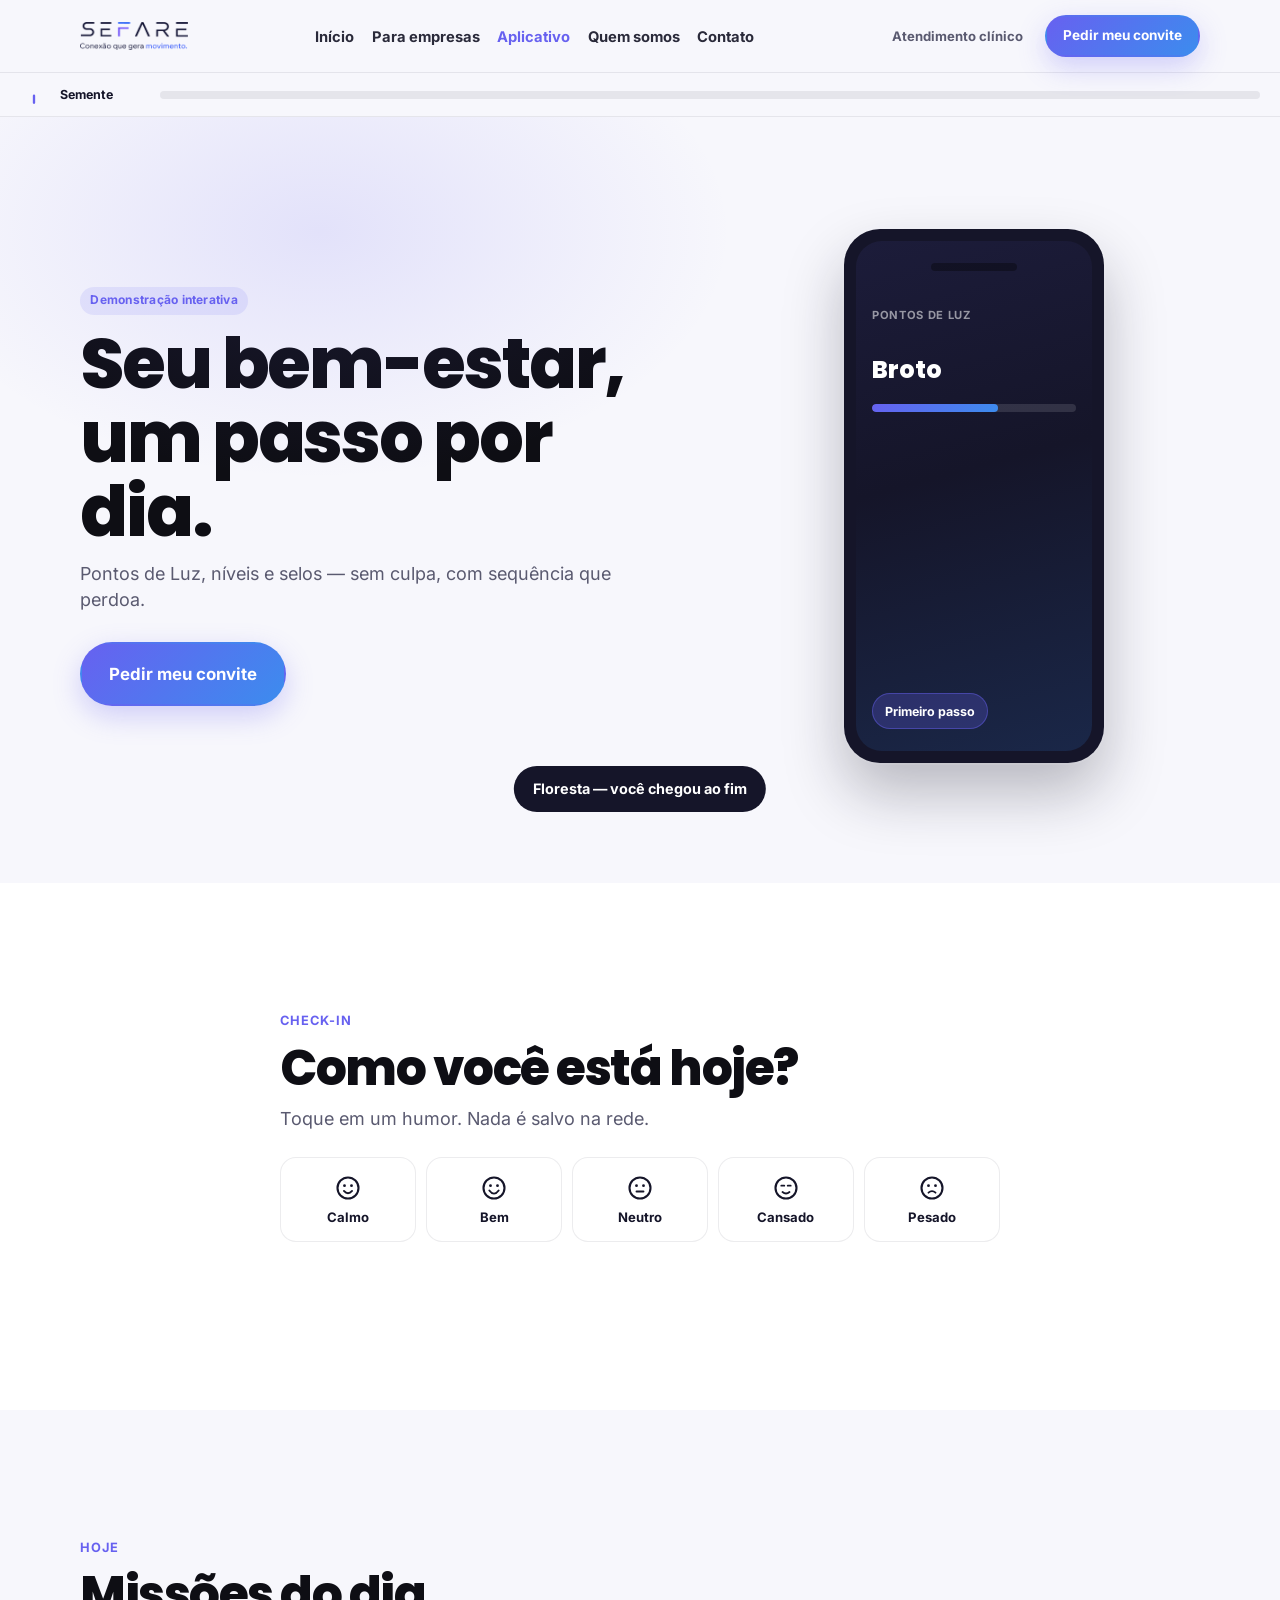
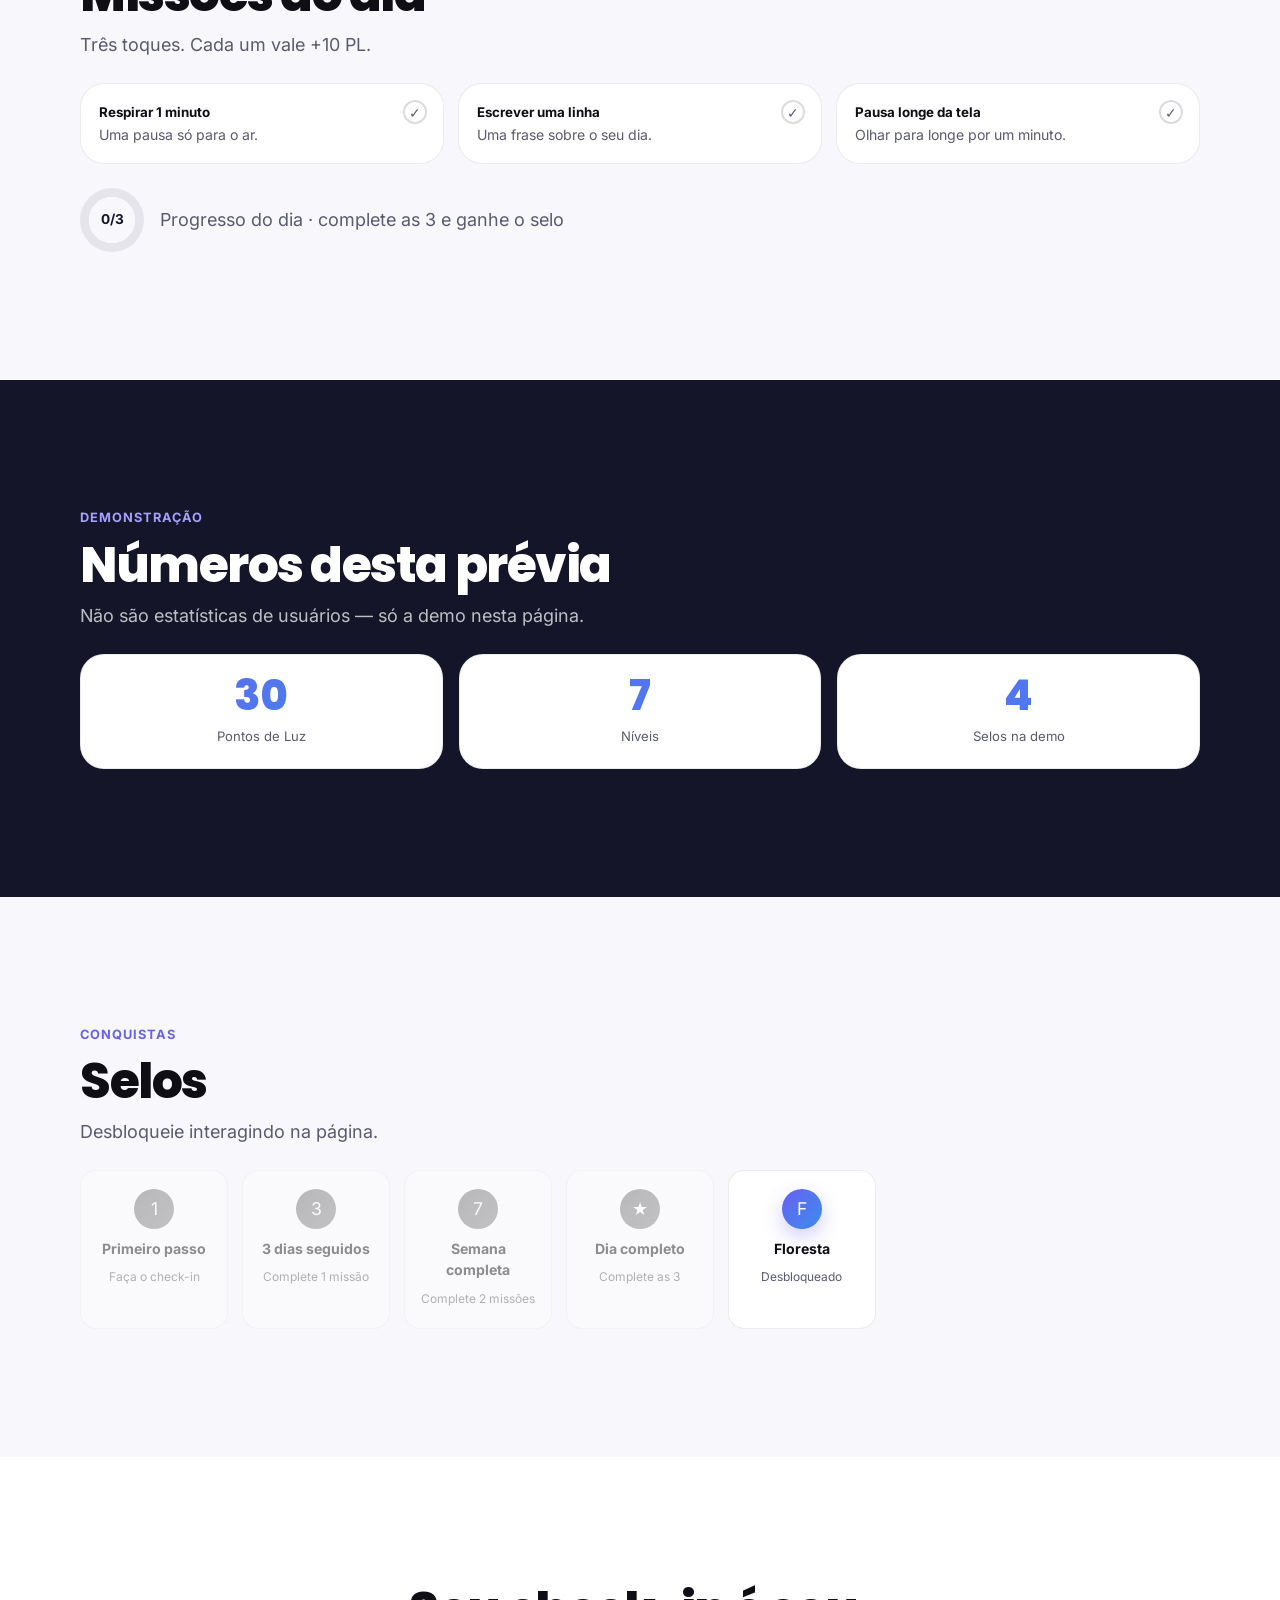
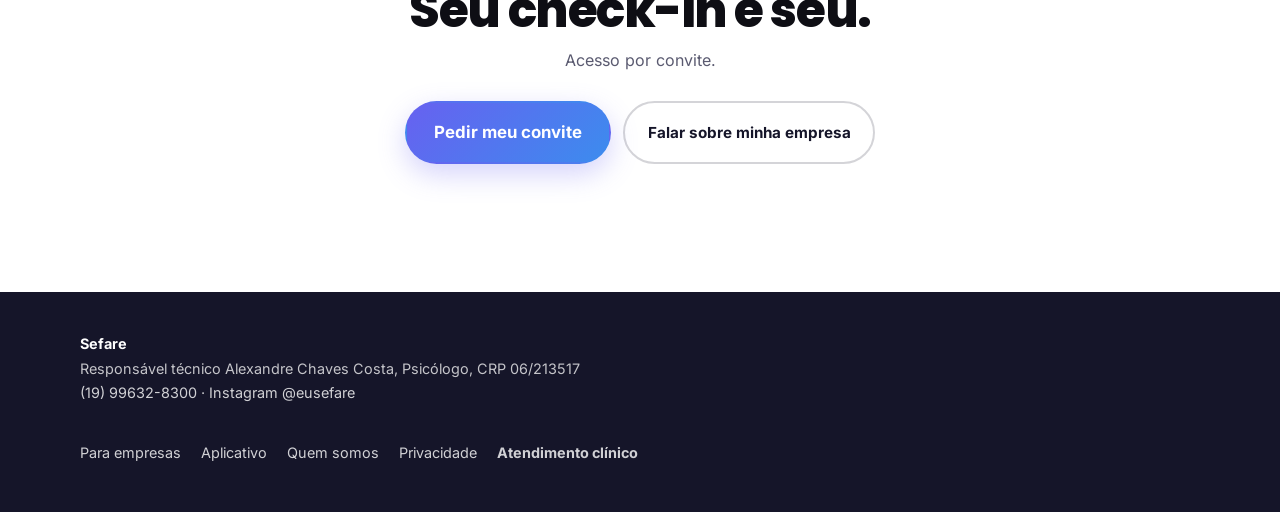
==== commit 84aafe17: "Site Sefare v4 (prévia, noindex)" ====
--- a/aplicativo.html
+++ b/aplicativo.html
@@ -5,20 +5,26 @@
   <meta name="viewport" content="width=device-width, initial-scale=1">
   <meta name="robots" content="noindex, nofollow">
   <title>Aplicativo Sefare — Bem-estar e autoconhecimento</title>
-  <meta name="description" content="O aplicativo Sefare apoia bem-estar e autoconhecimento no dia a dia. Saiba o que é, para quem é e como pedir acesso. CRP 06/213517.">
+  <meta name="description" content="Aplicativo Sefare: Pontos de Luz, níveis Semente à Floresta e selos de conquista. Acesso por convite. Demonstração interativa.">
   <link rel="icon" href="assets/img/favicon.png" type="image/png">
+  <link rel="stylesheet" href="fonts.css">
   <link rel="stylesheet" href="style.css">
+  <script>
+    (function () {
+      var h = document.documentElement;
+      if (/(?:^\?|&)print=1(?:&|$)/.test(location.search || "")) h.classList.add("print-mode");
+      if (window.matchMedia && matchMedia("(prefers-reduced-motion: reduce)").matches) h.classList.add("reduced-motion");
+    })();
+  </script>
 </head>
-<body>
+<body class="app-page">
   <a class="skip-link" href="#conteudo">Ir para o conteúdo</a>
 
   <header class="site-header">
     <div class="wrap header-inner">
       <a class="brand" href="index.html" aria-label="Sefare — início">
-        <img class="brand-logo" src="assets/img/sefare-wordmark-transp-400.png" width="400" height="55" alt="Sefare">
-        <span class="brand-crp">CRP 06/213517</span>
+        <img class="brand-logo" src="assets/img/sefare-logo-transp-240.png" width="240" height="48" alt="Sefare">
       </a>
-
       <nav class="site-nav" id="menu-principal" aria-label="Principal">
         <ul>
           <li><a href="index.html">Início</a></li>
@@ -27,12 +33,12 @@
           <li><a href="quem-somos.html">Quem somos</a></li>
           <li><a href="contato.html">Contato</a></li>
           <li class="nav-clinica-m"><a href="https://neuroalexandrechaves.com" rel="noopener" target="_blank">Atendimento clínico</a></li>
-          <li class="nav-wa-m"><a class="btn btn-primary btn-sm" href="https://wa.me/5519996328300?text=Ol%C3%A1%2C%20quero%20saber%20mais%20sobre%20o%20aplicativo%20Sefare">Quero conhecer o aplicativo</a></li>
+          <li class="nav-wa-m"><a class="btn btn-primary btn-sm" href="https://wa.me/5519996328300?text=Ol%C3%A1%2C%20quero%20saber%20mais%20sobre%20o%20aplicativo%20Sefare">Pedir meu convite</a></li>
         </ul>
       </nav>
       <div class="header-actions">
         <a class="btn-clinica" href="https://neuroalexandrechaves.com" rel="noopener" target="_blank">Atendimento clínico</a>
-        <a class="btn btn-primary btn-sm header-wa" href="https://wa.me/5519996328300?text=Ol%C3%A1%2C%20quero%20saber%20mais%20sobre%20o%20aplicativo%20Sefare">WhatsApp</a>
+        <a class="btn btn-primary btn-sm header-wa" href="https://wa.me/5519996328300?text=Ol%C3%A1%2C%20quero%20saber%20mais%20sobre%20o%20aplicativo%20Sefare">Pedir meu convite</a>
         <button class="nav-toggle" type="button" aria-expanded="false" aria-controls="menu-principal" aria-label="Abrir menu">
           <span class="nav-toggle-bars" aria-hidden="true"></span>
         </button>
@@ -40,77 +46,165 @@
     </div>
   </header>
 
+  <div class="app-xp-bar" role="status" aria-label="Progresso da demonstração">
+    <span id="xp-plant" aria-hidden="true"><svg class="app-xp-plant" viewBox="0 0 24 24" focusable="false" style="color:#6761F0"><path d="M12 22v-6" stroke="currentColor" stroke-width="2" stroke-linecap="round"/></svg></span>
+    <span class="app-xp-meta"><span id="xp-level">Semente</span></span>
+    <div class="app-xp-track" aria-hidden="true">
+      <div class="app-xp-fill" id="xp-fill"></div>
+    </div>
+  </div>
+
+  <div id="pl-live" class="visually-hidden" aria-live="polite" style="position:absolute;width:1px;height:1px;overflow:hidden;clip:rect(0,0,0,0)"></div>
+  <div id="confetti-layer" class="confetti-layer" aria-hidden="true"></div>
+  <div id="app-celebrate" class="app-celebrate" role="status" aria-live="polite"></div>
+
   <main id="conteudo">
-    <section class="hero hero-compact" aria-labelledby="hero-title">
-      <div class="wrap page-split">
+    <section class="hero" aria-labelledby="hero-title">
+      <div class="wrap hero-grid">
         <div>
-          <p class="eyebrow">Aplicativo Sefare</p>
-          <h1 id="hero-title">Bem-estar e autoconhecimento no dia a dia</h1>
-          <p class="hero-lead">Espaço digital da Sefare para bem-estar e autoconhecimento — sem descrever atendimento clínico.</p>
+          <span class="demo-tag">Demonstração interativa</span>
+          <h1 id="hero-title">Seu bem-estar, um passo por dia.</h1>
+          <p class="lead">Pontos de Luz, níveis e selos — sem culpa, com sequência que perdoa.</p>
           <div class="hero-ctas">
-            <a class="btn btn-primary" href="https://wa.me/5519996328300?text=Ol%C3%A1%2C%20quero%20saber%20mais%20sobre%20o%20aplicativo%20Sefare">Quero conhecer o aplicativo</a>
-            <a class="btn btn-ghost" href="https://www.instagram.com/eusefare/" rel="noopener noreferrer">Instagram @eusefare</a>
-          </div>
-          <p class="cta-hint">Peça o acesso por convite no WhatsApp e tire suas dúvidas.</p>
-          <p class="trust-line">Psicólogo · CRP 06/213517</p>
-        </div>
-        <div>
-          <img src="assets/img/novas/celular-app.webp" width="480" height="640" alt="Ilustração do aplicativo Sefare em um celular" style="width:min(100%,280px);height:auto;display:block;margin-inline:auto" loading="lazy">
-        </div>
-      </div>
-    </section>
-
-    <section class="section section-alt section-compact" aria-labelledby="o-que-e">
-      <div class="wrap page-split">
-        <div class="content-block" style="max-width:none">
-          <hr class="accent-line" aria-hidden="true">
-          <h2 id="o-que-e">O que é</h2>
-          <p>O Sefare é um aplicativo voltado a bem-estar e autoconhecimento. Ele faz parte da Sefare, a mesma marca que apoia empresas na saúde psicossocial no trabalho.</p>
-          <p>Esta página apresenta apenas a parte de bem-estar e autoconhecimento.</p>
-        </div>
-        <div class="icon-row">
-          <article>
-            <img class="ico-img" src="assets/img/novas/icone-escuta.png" width="48" height="48" alt="">
-            <div>
-              <h3>Check-in do dia</h3>
-              <p>Um espaço para registrar como você está e acompanhar a própria rotina de bem-estar.</p>
-            </div>
-          </article>
-          <article>
-            <img class="ico-img" src="assets/img/novas/icone-plano.png" width="48" height="48" alt="">
-            <div>
-              <h3>Percurso</h3>
-              <p>Conteúdos e passos guiados de autoconhecimento no cotidiano.</p>
-            </div>
-          </article>
-          <article>
-            <img class="ico-img" src="assets/img/novas/icone-equipe.png" width="48" height="48" alt="">
-            <div>
-              <h3>Selos e acompanhamento</h3>
-              <p>Marcas de progresso no próprio uso do aplicativo, no ritmo de cada pessoa.</p>
-            </div>
-          </article>
-        </div>
-      </div>
-    </section>
-
-    <section class="section section-compact" aria-labelledby="para-quem">
-      <div class="wrap content-block">
-        <h2 id="para-quem">Para quem é</h2>
-        <ul class="simple-list">
-          <li>Pessoas que buscam apoio digital para bem-estar e autoconhecimento no cotidiano.</li>
-          <li>Contextos de uso ligados a pessoas e a campanhas com empresas (contexto laboral).</li>
-        </ul>
-      </div>
-    </section>
-
-    <section class="section section-alt section-compact" aria-labelledby="como-entrar">
-      <div class="wrap content-block">
-        <h2 id="como-entrar">Como entrar</h2>
-        <p>O acesso é feito por convite. Peça o seu pelo WhatsApp.</p>
-        <div class="cta-inline">
-          <a class="btn btn-primary" href="https://wa.me/5519996328300?text=Ol%C3%A1%2C%20quero%20saber%20mais%20sobre%20o%20aplicativo%20Sefare">Pedir acesso pelo WhatsApp</a>
-          <p class="cta-hint">Fale conosco pelo WhatsApp: <a href="tel:+5519996328300">(19) 99632-8300</a> · Instagram <a href="https://www.instagram.com/eusefare/" rel="noopener noreferrer">@eusefare</a></p>
+            <a class="btn btn-primary btn-lg" href="https://wa.me/5519996328300?text=Ol%C3%A1%2C%20quero%20saber%20mais%20sobre%20o%20aplicativo%20Sefare">Pedir meu convite</a>
+          </div>
+        </div>
+        <div class="phone" aria-hidden="true">
+          <div class="phone-screen">
+            <div class="phone-notch"></div>
+            <p class="phone-label">Pontos de Luz</p>
+            <p class="phone-level">Broto</p>
+            <div class="phone-bar"><span></span></div>
+            <div class="phone-badge">Primeiro passo</div>
+          </div>
+        </div>
+      </div>
+    </section>
+
+    <section class="section section-alt" aria-labelledby="humor-title">
+      <div class="wrap" style="max-width:720px">
+        <p class="eyebrow">Check-in</p>
+        <h2 id="humor-title">Como você está hoje?</h2>
+        <p class="apoio">Toque em um humor. Nada é salvo na rede.</p>
+        <div class="mood-grid" role="group" aria-label="Humor do dia">
+          <button type="button" class="mood-btn" data-mood="calmo">
+            <svg viewBox="0 0 24 24" aria-hidden="true"><circle cx="12" cy="12" r="9" fill="none" stroke="currentColor" stroke-width="1.8"/><circle cx="9" cy="10" r="1.2" fill="currentColor"/><circle cx="15" cy="10" r="1.2" fill="currentColor"/><path d="M8.5 14.5c1.2 1.4 2.8 2 3.5 2s2.3-.6 3.5-2" fill="none" stroke="currentColor" stroke-width="1.6" stroke-linecap="round"/></svg>
+            Calmo
+          </button>
+          <button type="button" class="mood-btn" data-mood="bem">
+            <svg viewBox="0 0 24 24" aria-hidden="true"><circle cx="12" cy="12" r="9" fill="none" stroke="currentColor" stroke-width="1.8"/><circle cx="9" cy="10" r="1.2" fill="currentColor"/><circle cx="15" cy="10" r="1.2" fill="currentColor"/><path d="M8 14.2c1.4 2 2.8 2.6 4 2.6s2.6-.6 4-2.6" fill="none" stroke="currentColor" stroke-width="1.6" stroke-linecap="round"/></svg>
+            Bem
+          </button>
+          <button type="button" class="mood-btn" data-mood="neutro">
+            <svg viewBox="0 0 24 24" aria-hidden="true"><circle cx="12" cy="12" r="9" fill="none" stroke="currentColor" stroke-width="1.8"/><circle cx="9" cy="10" r="1.2" fill="currentColor"/><circle cx="15" cy="10" r="1.2" fill="currentColor"/><path d="M9 15h6" fill="none" stroke="currentColor" stroke-width="1.6" stroke-linecap="round"/></svg>
+            Neutro
+          </button>
+          <button type="button" class="mood-btn" data-mood="cansado">
+            <svg viewBox="0 0 24 24" aria-hidden="true"><circle cx="12" cy="12" r="9" fill="none" stroke="currentColor" stroke-width="1.8"/><path d="M8 10h2.5M13.5 10H16" stroke="currentColor" stroke-width="1.6" stroke-linecap="round"/><path d="M9 15.5c1 .8 2 1.2 3 1.2s2-.4 3-1.2" fill="none" stroke="currentColor" stroke-width="1.6" stroke-linecap="round"/></svg>
+            Cansado
+          </button>
+          <button type="button" class="mood-btn" data-mood="pesado">
+            <svg viewBox="0 0 24 24" aria-hidden="true"><circle cx="12" cy="12" r="9" fill="none" stroke="currentColor" stroke-width="1.8"/><circle cx="9" cy="10" r="1.2" fill="currentColor"/><circle cx="15" cy="10" r="1.2" fill="currentColor"/><path d="M9 16c1-.9 2-1.3 3-1.3s2 .4 3 1.3" fill="none" stroke="currentColor" stroke-width="1.6" stroke-linecap="round"/></svg>
+            Pesado
+          </button>
+        </div>
+        <p class="mood-reply" id="mood-reply"></p>
+      </div>
+    </section>
+
+    <section class="section" aria-labelledby="missoes-title">
+      <div class="wrap">
+        <p class="eyebrow">Hoje</p>
+        <h2 id="missoes-title">Missões do dia</h2>
+        <p class="apoio">Três toques. Cada um vale +10 PL.</p>
+        <div class="missoes">
+          <button type="button" class="missao" aria-pressed="false">
+            <span class="missao-check" aria-hidden="true">✓</span>
+            <strong>Respirar 1 minuto</strong>
+            <span>Uma pausa só para o ar.</span>
+          </button>
+          <button type="button" class="missao" aria-pressed="false">
+            <span class="missao-check" aria-hidden="true">✓</span>
+            <strong>Escrever uma linha</strong>
+            <span>Uma frase sobre o seu dia.</span>
+          </button>
+          <button type="button" class="missao" aria-pressed="false">
+            <span class="missao-check" aria-hidden="true">✓</span>
+            <strong>Pausa longe da tela</strong>
+            <span>Olhar para longe por um minuto.</span>
+          </button>
+        </div>
+        <div class="dia-progress">
+          <div class="dia-ring" id="dia-ring" style="--p:0"><span id="dia-label">0/3</span></div>
+          <p class="apoio" style="margin:0">Progresso do dia · complete as 3 e ganhe o selo</p>
+        </div>
+      </div>
+    </section>
+
+    <section class="section section-dark" aria-labelledby="demo-stats-title">
+      <div class="wrap">
+        <p class="eyebrow" style="color:#a5a0ff">Demonstração</p>
+        <h2 id="demo-stats-title">Números desta prévia</h2>
+        <p class="apoio">Não são estatísticas de usuários — só a demo nesta página.</p>
+        <div class="demo-stats">
+          <div class="demo-stat">
+            <strong id="stat-pl" data-count="30">30</strong>
+            <span>Pontos de Luz</span>
+          </div>
+          <div class="demo-stat">
+            <strong data-count="7">7</strong>
+            <span>Níveis</span>
+          </div>
+          <div class="demo-stat">
+            <strong data-count="4">4</strong>
+            <span>Selos na demo</span>
+          </div>
+        </div>
+      </div>
+    </section>
+
+    <section class="section" aria-labelledby="selos-title">
+      <div class="wrap">
+        <p class="eyebrow">Conquistas</p>
+        <h2 id="selos-title">Selos</h2>
+        <p class="apoio">Desbloqueie interagindo na página.</p>
+        <div class="selos-grid">
+          <div class="selo" data-selo="primeiro" title="Faça o check-in de humor">
+            <div class="selo-ico" aria-hidden="true">1</div>
+            <strong>Primeiro passo</strong>
+            <small>Faça o check-in</small>
+          </div>
+          <div class="selo" data-selo="3dias" title="Complete a primeira missão">
+            <div class="selo-ico" aria-hidden="true">3</div>
+            <strong>3 dias seguidos</strong>
+            <small>Complete 1 missão</small>
+          </div>
+          <div class="selo" data-selo="semana" title="Complete duas missões">
+            <div class="selo-ico" aria-hidden="true">7</div>
+            <strong>Semana completa</strong>
+            <small>Complete 2 missões</small>
+          </div>
+          <div class="selo" data-selo="dia" title="Complete as 3 missões">
+            <div class="selo-ico" aria-hidden="true">★</div>
+            <strong>Dia completo</strong>
+            <small>Complete as 3</small>
+          </div>
+          <div class="selo" data-selo="floresta" title="Role até o fim da página">
+            <div class="selo-ico" aria-hidden="true">F</div>
+            <strong>Floresta</strong>
+            <small>Chegue ao fim</small>
+          </div>
+        </div>
+      </div>
+    </section>
+
+    <section class="section section-alt app-priv" aria-labelledby="priv-title">
+      <div class="wrap">
+        <h2 id="priv-title">Seu check-in é seu.</h2>
+        <p>Acesso por convite.</p>
+        <div class="hero-ctas">
+          <a class="btn btn-primary btn-lg" href="https://wa.me/5519996328300?text=Ol%C3%A1%2C%20quero%20saber%20mais%20sobre%20o%20aplicativo%20Sefare">Pedir meu convite</a>
+          <a class="btn btn-ghost" href="https://wa.me/5519996328300?text=Ol%C3%A1%2C%20quero%20falar%20sobre%20a%20avalia%C3%A7%C3%A3o%20de%20riscos%20psicossociais%20da%20minha%20empresa">Falar sobre minha empresa</a>
         </div>
       </div>
     </section>
@@ -118,47 +212,28 @@
 
   <footer class="site-footer">
     <div class="wrap footer-inner">
-      <div class="footer-brand">
-        <img class="footer-logo" src="assets/img/sefare-monograma-redondo-128.png" width="128" height="128" alt="Sefare">
-      </div>
-      <div>
-        <p class="footer-meta">
-          <strong>Sefare</strong><br>
-          Responsável técnico: Alexandre Chaves Costa — Psicólogo (CRP 06/213517)<br>
-          <a href="https://wa.me/5519996328300?text=Ol%C3%A1%2C%20quero%20saber%20mais%20sobre%20o%20aplicativo%20Sefare">(19) 99632-8300</a>
-          ·
-          <a href="https://www.instagram.com/eusefare/" rel="noopener noreferrer">Instagram @eusefare</a>
-        </p>
-        <nav class="footer-links" aria-label="Links do rodapé">
-          <a href="empresas.html">Para empresas</a>
-          <a href="aplicativo.html">Aplicativo</a>
-          <a href="quem-somos.html">Quem somos</a>
-          <a href="contato.html">Contato e privacidade</a>
-          <a class="btn-clinica btn-clinica-rodape" href="https://neuroalexandrechaves.com" rel="noopener" target="_blank">Atendimento clínico</a>
-        </nav>
-        <p class="footer-crp">CRP 06/213517</p>
-      </div>
+      <p class="footer-meta">
+        <strong>Sefare</strong><br>
+        Responsável técnico Alexandre Chaves Costa, Psicólogo, CRP 06/213517<br>
+        <a href="https://wa.me/5519996328300?text=Ol%C3%A1%2C%20quero%20falar%20sobre%20a%20avalia%C3%A7%C3%A3o%20de%20riscos%20psicossociais%20da%20minha%20empresa">(19) 99632-8300</a>
+        ·
+        <a href="https://www.instagram.com/eusefare/" rel="noopener" target="_blank">Instagram @eusefare</a>
+      </p>
+      <nav class="footer-links" aria-label="Links do rodapé">
+        <a href="empresas.html">Para empresas</a>
+        <a href="aplicativo.html">Aplicativo</a>
+        <a href="quem-somos.html">Quem somos</a>
+        <a href="contato.html#privacidade">Privacidade</a>
+        <a class="btn-clinica btn-clinica-rodape" href="https://neuroalexandrechaves.com" rel="noopener" target="_blank">Atendimento clínico</a>
+      </nav>
     </div>
   </footer>
 
-  <a class="wa-float" href="https://wa.me/5519996328300?text=Ol%C3%A1%2C%20quero%20saber%20mais%20sobre%20o%20aplicativo%20Sefare" aria-label="Abrir conversa no WhatsApp">
-    <svg class="wa-icon" viewBox="0 0 24 24" aria-hidden="true" focusable="false">
-      <path fill="currentColor" d="M17.47 14.38c-.3-.15-1.77-.87-2.04-.97-.27-.1-.47-.15-.67.15-.2.3-.77.97-.95 1.17-.17.2-.35.22-.65.07-.3-.15-1.26-.46-2.4-1.48-.89-.79-1.48-1.77-1.66-2.07-.17-.3-.02-.46.13-.61.13-.13.3-.35.45-.52.15-.17.2-.3.3-.5.1-.2.05-.37-.02-.52-.07-.15-.67-1.62-.92-2.22-.24-.58-.49-.5-.67-.51h-.57c-.2 0-.52.07-.8.37-.27.3-1.04 1.02-1.04 2.48s1.07 2.87 1.22 3.07c.15.2 2.1 3.2 5.08 4.49.71.31 1.26.49 1.69.63.71.23 1.36.2 1.87.12.57-.09 1.77-.72 2.02-1.42.25-.7.25-1.3.17-1.42-.07-.12-.27-.2-.57-.35zM12.05 21.8h-.01a9.8 9.8 0 0 1-5-.14l-.36-.13-3.72.98 1-3.63-.24-.37a9.82 9.82 0 0 1-1.5-5.23C2.22 7.05 6.57 2.7 12.05 2.7c2.62 0 5.08 1.02 6.93 2.87a9.73 9.73 0 0 1 2.87 6.93c0 5.48-4.46 9.3-9.8 9.3zm8.35-17.65A11.7 11.7 0 0 0 12.04.8C5.52.8.22 6.1.22 12.62c0 2.1.55 4.15 1.6 5.96L.05 23.2l4.76-1.25a11.78 11.78 0 0 0 7.23 2.33h.01c6.52 0 11.82-5.3 11.82-11.82 0-3.16-1.23-6.13-3.47-8.36z"/>
-    </svg>
-    <span>WhatsApp</span>
-  </a>
-
-  <script>
-    (function () {
-      var btn = document.querySelector(".nav-toggle");
-      var nav = document.getElementById("menu-principal");
-      if (!btn || !nav) return;
-      btn.addEventListener("click", function () {
-        var open = nav.classList.toggle("is-open");
-        btn.setAttribute("aria-expanded", open ? "true" : "false");
-        btn.setAttribute("aria-label", open ? "Fechar menu" : "Abrir menu");
-      });
-    })();
-  </script>
+  <div class="wa-bar">
+    <a class="btn btn-primary" href="https://wa.me/5519996328300?text=Ol%C3%A1%2C%20quero%20saber%20mais%20sobre%20o%20aplicativo%20Sefare">Pedir meu convite</a>
+  </div>
+
+  <script src="site.js" defer></script>
+  <script src="app.js" defer></script>
 </body>
 </html>
--- a/fonts.css
+++ b/fonts.css
@@ -0,0 +1,3 @@
+@font-face { font-family: "Inter"; font-weight: 400; font-style: normal; font-display: swap; src: url("assets/fonts/Inter-400.woff2") format("woff2"); }
+@font-face { font-family: "Inter"; font-weight: 700; font-style: normal; font-display: swap; src: url("assets/fonts/Inter-700.woff2") format("woff2"); }
+@font-face { font-family: "Poppins"; font-weight: 800; font-style: normal; font-display: swap; src: url("assets/fonts/Poppins-800.woff2") format("woff2"); }
--- a/style.css
+++ b/style.css
@@ -1,1366 +1,1075 @@
-/* Sefare — prévia estática (Manual de Marca 1.2) */
-
-@font-face {
-  font-family: "Inter";
-  font-weight: 400;
-  font-style: normal;
-  font-display: swap;
-  src: url("assets/fonts/Inter-400.woff2") format("woff2");
-}
-
-@font-face {
-  font-family: "Inter";
-  font-weight: 700;
-  font-style: normal;
-  font-display: swap;
-  src: url("assets/fonts/Inter-700.woff2") format("woff2");
-}
-
-@font-face {
-  font-family: "Poppins";
-  font-weight: 800;
-  font-style: normal;
-  font-display: swap;
-  src: url("assets/fonts/Poppins-800.woff2") format("woff2");
-}
-
+/* Sefare v4 — CSS único, limpo */
 :root {
   --marinho: #151529;
   --lilas: #6761F0;
   --azul: #3C8CEE;
   --branco: #F7F7FC;
   --preto: #0E0E14;
-  --branco-puro: #FFFFFF;
-  --gradiente: linear-gradient(90deg, #6761F0, #3C8CEE);
-  --texto: #0E0E14;
-  --texto-suave: rgba(14, 14, 20, 0.72);
-  --borda: rgba(21, 21, 41, 0.08);
-  --sombra-foco: 0 0 0 3px rgba(103, 97, 240, 0.35);
-  --fonte-titulo: "Poppins", sans-serif;
-  --fonte-texto: "Inter", sans-serif;
-  --max: 68rem;
-  --header-h: 4.25rem;
-  --espaco: clamp(2.5rem, 6vw, 5rem);
-}
-
-*,
-*::before,
-*::after {
-  box-sizing: border-box;
-}
-
-html {
-  scroll-behavior: smooth;
+  --texto: #2a2a3a;
+  --texto-suave: #5a5a70;
+  --linha: rgba(21, 21, 41, 0.08);
+  --grad: linear-gradient(135deg, #6761F0, #3C8CEE);
+  --raio: 24px;
+  --raio-sm: 16px;
+  --header-h: 72px;
+  --wa-bar-h: 56px;
+  --wrap: 1120px;
+  --font-display: "Poppins", sans-serif;
+  --font-body: "Inter", sans-serif;
+}
+
+*, *::before, *::after { box-sizing: border-box; }
+html { scroll-behavior: smooth; }
+@media (prefers-reduced-motion: reduce) {
+  html { scroll-behavior: auto; }
 }
 
 body {
   margin: 0;
-  font-family: var(--fonte-texto);
+  font-family: var(--font-body);
   font-weight: 400;
-  font-size: 1.0625rem;
-  line-height: 1.5;
   color: var(--texto);
   background: var(--branco);
+  line-height: 1.55;
   -webkit-font-smoothing: antialiased;
-  text-rendering: optimizeLegibility;
-  overflow-x: hidden;
-}
-
-img {
-  max-width: 100%;
-  height: auto;
-  display: block;
-}
-
-a {
-  color: var(--lilas);
-  text-decoration-thickness: 1px;
-  text-underline-offset: 0.18em;
-}
-
-a:hover {
-  color: var(--azul);
-}
-
-a:focus-visible,
-button:focus-visible,
-summary:focus-visible,
-.btn:focus-visible,
-.nav-toggle:focus-visible {
+  padding-bottom: 0;
+  overflow-x: clip;
+}
+
+@media (max-width: 899px) {
+  body { padding-bottom: calc(var(--wa-bar-h) + env(safe-area-inset-bottom, 0px)); }
+}
+
+img { max-width: 100%; height: auto; display: block; }
+a { color: var(--lilas); text-decoration-thickness: 1px; text-underline-offset: 3px; }
+a:hover { color: var(--azul); }
+button { font-family: inherit; }
+:focus-visible {
   outline: 3px solid var(--lilas);
   outline-offset: 3px;
 }
 
-h1,
-h2,
-h3 {
-  font-family: var(--fonte-titulo);
-  font-weight: 800;
-  color: var(--marinho);
-  line-height: 1.2;
-  letter-spacing: -0.02em;
-  margin: 0 0 0.75rem;
-  text-align: left;
-}
-
-h1 {
-  font-size: clamp(1.85rem, 5.5vw, 2.75rem);
-  line-height: 1.15;
-}
-
-h2 {
-  font-size: clamp(1.45rem, 3.8vw, 2rem);
-  line-height: 1.2;
-}
-
-h3 {
-  font-size: 1.1rem;
-  line-height: 1.25;
-  margin-bottom: 0.4rem;
-}
-
-p {
-  margin: 0 0 1rem;
-  line-height: 1.5;
-  color: var(--texto);
-}
-
-.wrap {
-  width: min(100% - 2rem, var(--max));
-  margin-inline: auto;
-}
-
 .skip-link {
   position: absolute;
-  left: -9999px;
+  left: -999px;
   top: 0;
   background: var(--marinho);
   color: #fff;
-  padding: 0.6rem 1rem;
+  padding: 0.75rem 1rem;
   z-index: 1000;
 }
-
-.skip-link:focus {
-  left: 1rem;
-  top: 1rem;
-}
-
-/* ——— Header ——— */
+.skip-link:focus { left: 0.5rem; top: 0.5rem; }
+
+.wrap {
+  width: min(100% - 2.5rem, var(--wrap));
+  margin-inline: auto;
+}
+
+/* Tipografia */
+h1, h2, h3 {
+  font-family: var(--font-display);
+  font-weight: 800;
+  color: var(--preto);
+  line-height: 1.05;
+  letter-spacing: -0.03em;
+  margin: 0 0 0.75rem;
+}
+h1 {
+  font-size: clamp(2.25rem, 5.5vw, 5.25rem); /* ~36–84px */
+}
+h2 {
+  font-size: clamp(1.75rem, 3.8vw, 3.25rem);
+}
+h3 {
+  font-size: clamp(1.15rem, 2vw, 1.45rem);
+  letter-spacing: -0.02em;
+  line-height: 1.2;
+}
+.lead, .apoio {
+  margin: 0;
+  font-size: clamp(1rem, 1.4vw, 1.2rem);
+  color: var(--texto-suave);
+  max-width: 36rem;
+  line-height: 1.5;
+}
+.eyebrow {
+  margin: 0 0 0.75rem;
+  font-size: 0.8rem;
+  font-weight: 700;
+  letter-spacing: 0.08em;
+  text-transform: uppercase;
+  color: var(--lilas);
+}
+.trust-line {
+  margin: 1.25rem 0 0;
+  font-size: 0.9rem;
+  color: var(--texto-suave);
+}
+
+/* Botões */
+.btn {
+  display: inline-flex;
+  align-items: center;
+  justify-content: center;
+  gap: 0.4rem;
+  padding: 0.9rem 1.4rem;
+  border-radius: 999px;
+  border: 2px solid transparent;
+  font-weight: 700;
+  font-size: 0.95rem;
+  text-decoration: none;
+  cursor: pointer;
+  transition: transform 0.2s ease, background 0.2s ease, color 0.2s ease, border-color 0.2s ease;
+}
+.btn:hover { transform: translateY(-1px); }
+.btn-primary {
+  background: var(--grad);
+  color: #fff;
+  box-shadow: 0 10px 28px rgba(103, 97, 240, 0.28);
+}
+.btn-primary:hover { color: #fff; }
+.btn-ghost {
+  background: transparent;
+  color: var(--marinho);
+  border-color: rgba(21, 21, 41, 0.18);
+}
+.btn-ghost:hover { border-color: var(--lilas); color: var(--lilas); }
+.btn-ghost-light {
+  background: transparent;
+  color: #fff;
+  border-color: rgba(255, 255, 255, 0.35);
+}
+.btn-ghost-light:hover { border-color: #fff; color: #fff; }
+.btn-sm { padding: 0.55rem 1rem; font-size: 0.85rem; }
+.btn-lg { padding: 1.05rem 1.7rem; font-size: 1.05rem; }
+.btn-clinica {
+  display: none;
+  font-size: 0.82rem;
+  font-weight: 700;
+  color: var(--texto-suave);
+  text-decoration: none;
+  padding: 0.4rem 0.7rem;
+  border-radius: 8px;
+}
+.btn-clinica:hover { color: var(--lilas); background: rgba(103, 97, 240, 0.08); }
+.btn-clinica-rodape {
+  display: inline;
+  padding: 0;
+  font-size: inherit;
+  font-weight: 700;
+}
+@media (min-width: 1100px) {
+  .btn-clinica:not(.btn-clinica-rodape) { display: inline-flex; }
+}
+
+/* Header */
 .site-header {
   position: sticky;
   top: 0;
   z-index: 100;
-  background: rgba(247, 247, 252, 0.94);
-  backdrop-filter: blur(10px);
-  border-bottom: 1px solid var(--borda);
-}
-
+  background: rgba(247, 247, 252, 0.92);
+  backdrop-filter: blur(12px);
+  border-bottom: 1px solid var(--linha);
+}
 .header-inner {
   display: flex;
   align-items: center;
   justify-content: space-between;
-  gap: 0.75rem;
+  gap: 1rem;
   min-height: var(--header-h);
-  padding-block: 0.55rem;
-  position: relative;
-}
-
-.brand {
-  display: inline-flex;
+}
+.brand { display: flex; align-items: center; text-decoration: none; }
+.brand-logo {
+  height: 28px;
+  width: auto;
+}
+.site-nav ul {
+  display: flex;
+  align-items: center;
+  gap: 0.15rem 1.1rem;
+  list-style: none;
+  margin: 0;
+  padding: 0;
+}
+.site-nav a {
+  color: var(--texto);
+  text-decoration: none;
+  font-size: 0.92rem;
+  font-weight: 700;
+}
+.site-nav a:hover,
+.site-nav a[aria-current="page"] { color: var(--lilas); }
+.nav-clinica-m,
+.nav-wa-m { display: none; }
+.header-actions {
+  display: flex;
   align-items: center;
   gap: 0.65rem;
-  text-decoration: none;
-  color: var(--marinho);
-  flex-shrink: 0;
-}
-
-.brand-logo {
-  width: 156px;
-  height: auto;
-}
-
-.brand-crp {
+}
+.nav-toggle {
   display: none;
-  font-size: 0.7rem;
-  font-weight: 700;
-  color: var(--texto-suave);
-  letter-spacing: 0.02em;
-}
-
-.nav-toggle {
-  display: inline-flex;
-  align-items: center;
-  justify-content: center;
-  width: 2.75rem;
-  height: 2.75rem;
-  border: 1px solid var(--borda);
-  border-radius: 0.55rem;
-  background: var(--branco-puro);
-  color: var(--marinho);
+  width: 44px;
+  height: 44px;
+  border: 0;
+  background: transparent;
   cursor: pointer;
   padding: 0;
-}
-
-.nav-toggle-bars {
+  align-items: center;
+  justify-content: center;
+}
+.nav-toggle-bars,
+.nav-toggle-bars::before,
+.nav-toggle-bars::after {
   display: block;
-  width: 1.15rem;
+  width: 22px;
   height: 2px;
-  background: currentColor;
+  background: var(--marinho);
+  border-radius: 2px;
   position: relative;
 }
-
 .nav-toggle-bars::before,
 .nav-toggle-bars::after {
   content: "";
   position: absolute;
   left: 0;
-  width: 100%;
-  height: 2px;
-  background: currentColor;
-}
-
-.nav-toggle-bars::before { top: -6px; }
-.nav-toggle-bars::after { top: 6px; }
-
-.site-nav {
-  position: absolute;
-  left: 0;
-  right: 0;
-  top: 100%;
-  background: var(--branco-puro);
-  border-bottom: 1px solid var(--borda);
-  padding: 0.75rem 1rem 1rem;
-  display: none;
-}
-
-.site-nav.is-open {
-  display: block;
-}
-
-.site-nav ul {
-  list-style: none;
-  margin: 0;
-  padding: 0;
-  display: flex;
-  flex-direction: column;
-  gap: 0.15rem;
-}
-
-.site-nav a {
-  display: block;
-  padding: 0.7rem 0.55rem;
-  color: var(--marinho);
-  text-decoration: none;
-  font-weight: 700;
-  font-size: 0.95rem;
-  border-radius: 0.4rem;
-}
-
-.site-nav a:hover,
-.site-nav a[aria-current="page"] {
-  background: rgba(103, 97, 240, 0.08);
-  color: var(--lilas);
-}
-
-.btn.header-wa {
-  display: inline-flex;
-}
-
-.header-actions {
-  display: flex;
-  align-items: center;
-  gap: 0.5rem;
-}
-
-.nav-wa-m {
-  margin-top: 0.35rem;
-}
-
-.nav-wa-m a {
-  display: inline-flex;
-  width: 100%;
-  justify-content: center;
-  margin-top: 0.25rem;
-}
-
-/* ——— Buttons ——— */
-.btn {
-  display: inline-flex;
-  align-items: center;
-  justify-content: center;
-  gap: 0.45rem;
-  min-height: 2.85rem;
-  padding: 0.7rem 1.25rem;
-  border-radius: 0.65rem;
-  font-family: var(--fonte-texto);
-  font-weight: 700;
-  font-size: 0.95rem;
-  line-height: 1.25;
-  text-decoration: none;
-  border: 1px solid transparent;
-  cursor: pointer;
-  transition: background 0.15s ease, color 0.15s ease, border-color 0.15s ease;
-}
-
-.btn-primary {
-  background: var(--gradiente);
-  color: #fff;
-  border: none;
-}
-
-.btn-primary:hover {
-  color: #fff;
-  filter: brightness(1.05);
-}
-
-.btn-ghost {
-  background: transparent;
-  color: var(--marinho);
-  border-color: rgba(21, 21, 41, 0.18);
-}
-
-.btn-ghost:hover {
-  border-color: var(--lilas);
-  color: var(--lilas);
-}
-
-.btn-light {
-  background: #fff;
-  color: var(--marinho);
-}
-
-.btn-light:hover {
-  color: var(--lilas);
-}
-
-.btn-sm {
-  min-height: 2.4rem;
-  padding: 0.45rem 0.9rem;
-  font-size: 0.875rem;
-}
-
-/* ——— Decorative path ——— */
-.path-dots {
-  position: absolute;
-  inset: 0;
-  pointer-events: none;
-  overflow: hidden;
-  opacity: 0.55;
-}
-
-.path-dots svg {
-  width: 100%;
-  height: 100%;
-}
-
-/* ——— Sections ——— */
+}
+.nav-toggle-bars::before { top: -7px; }
+.nav-toggle-bars::after { top: 7px; }
+
+@media (max-width: 1180px) and (min-width: 981px) {
+  .site-nav { gap: 0; }
+  .site-nav ul { gap: 0.1rem 0.75rem; }
+  .site-nav a { font-size: 0.84rem; }
+  .header-wa { font-size: 0.78rem; padding: 0.5rem 0.85rem; }
+}
+
+@media (max-width: 980px) {
+  .nav-toggle { display: inline-flex; }
+  .site-nav {
+    position: absolute;
+    left: 0;
+    right: 0;
+    top: 100%;
+    background: #fff;
+    border-bottom: 1px solid var(--linha);
+    max-height: 0;
+    overflow: hidden;
+    transition: max-height 0.3s ease;
+  }
+  .site-nav.is-open { max-height: 420px; }
+  .site-nav ul {
+    flex-direction: column;
+    align-items: stretch;
+    padding: 0.75rem 1.25rem 1.25rem;
+    gap: 0;
+  }
+  .site-nav li { border-bottom: 1px solid var(--linha); }
+  .site-nav a {
+    display: block;
+    padding: 0.85rem 0;
+  }
+  .nav-clinica-m,
+  .nav-wa-m { display: list-item; }
+  .nav-wa-m { border-bottom: 0; padding-top: 0.75rem; }
+  .nav-wa-m .btn { width: 100%; }
+  .header-wa { display: none; }
+}
+
+/* Seções */
 .section {
-  padding: var(--espaco) 0;
-  position: relative;
-}
-
-.section-alt {
-  background: var(--branco-puro);
-}
-
+  padding: clamp(4.5rem, 10vw, 8rem) 0;
+}
+.section-tight { padding: clamp(3.5rem, 8vw, 6rem) 0; }
 .section-dark {
   background: var(--marinho);
-  color: #fff;
-}
-
+  color: #e8e8f4;
+}
 .section-dark h2,
-.section-dark h3,
-.section-dark p {
-  color: #fff;
-}
-
-.section-dark p {
-  color: rgba(255, 255, 255, 0.88);
-}
-
-.section-head {
-  max-width: 40rem;
-  margin-bottom: 1.75rem;
-}
-
-.section-head p {
-  color: var(--texto-suave);
-  margin-bottom: 0;
-}
-
-.eyebrow {
-  display: inline-flex;
-  align-items: center;
-  gap: 0.45rem;
-  font-size: 0.8rem;
-  font-weight: 700;
-  letter-spacing: 0.04em;
-  text-transform: uppercase;
-  color: var(--lilas);
-  margin-bottom: 0.85rem;
-}
-
-.eyebrow::before {
+.section-dark h3 { color: #fff; }
+.section-dark .apoio,
+.section-dark .lead { color: rgba(255, 255, 255, 0.72); }
+.section-alt { background: #fff; }
+
+.hero {
+  padding: clamp(3.5rem, 9vw, 7rem) 0 clamp(4rem, 10vw, 7.5rem);
+  position: relative;
+  overflow: hidden;
+}
+.hero::before {
   content: "";
-  width: 0.45rem;
-  height: 0.45rem;
-  border-radius: 50%;
-  background: var(--gradiente);
-  flex-shrink: 0;
-}
-
-.lead {
-  font-size: 1.1rem;
-  line-height: 1.5;
-  color: var(--texto-suave);
-  max-width: 36rem;
-}
-
-.accent-line {
-  width: 3.5rem;
-  height: 3px;
-  border-radius: 2px;
-  background: var(--gradiente);
-  margin: 0 0 1.25rem;
-  border: none;
-}
-
-/* ——— Home hero ——— */
-.hero-home {
-  position: relative;
-  min-height: calc(100svh - var(--header-h));
-  display: flex;
-  align-items: center;
-  padding: 2.5rem 0 3.5rem;
-  overflow: hidden;
-  background:
-    radial-gradient(ellipse 70% 55% at 90% 10%, rgba(103, 97, 240, 0.1), transparent 55%),
-    radial-gradient(ellipse 50% 40% at 5% 90%, rgba(60, 140, 238, 0.08), transparent 50%),
-    var(--branco);
-}
-
-.hero-home-inner {
-  position: relative;
-  z-index: 1;
-  display: grid;
-  gap: 2rem;
-}
-
-.hero-brand {
-  width: min(320px, 78vw);
-  height: auto;
-  margin-bottom: 1.25rem;
-}
-
-.hero-slogan {
-  font-family: var(--fonte-titulo);
-  font-weight: 800;
-  font-size: clamp(1.05rem, 3vw, 1.25rem);
-  color: var(--marinho);
-  margin: 0 0 1.5rem;
-  line-height: 1.25;
-}
-
-.hero-slogan span {
-  background: var(--gradiente);
-  -webkit-background-clip: text;
-  background-clip: text;
-  color: transparent;
-}
-
-.hero-home h1 {
-  max-width: 18ch;
-  margin-bottom: 0.9rem;
-}
-
+  position: absolute;
+  inset: -20% 40% auto -10%;
+  height: 70%;
+  background: radial-gradient(ellipse at center, rgba(103, 97, 240, 0.14), transparent 65%);
+  pointer-events: none;
+}
+.hero-grid {
+  display: grid;
+  gap: 2.5rem;
+  align-items: center;
+}
+@media (min-width: 900px) {
+  .hero-grid { grid-template-columns: 1.15fr 0.85fr; gap: 3.5rem; }
+}
 .hero-ctas {
   display: flex;
   flex-wrap: wrap;
   gap: 0.75rem;
-  margin: 1.5rem 0 1.25rem;
-}
-
-.paths {
-  display: grid;
-  gap: 0.85rem;
-  margin-top: 0.5rem;
-}
-
-.path-link {
+  margin-top: 1.75rem;
+}
+
+/* Impacto / números */
+.impacto {
+  padding: clamp(4rem, 9vw, 6.5rem) 0;
+  background: var(--marinho);
+  color: #fff;
+}
+.impacto-grid {
+  display: grid;
+  gap: 2.5rem;
+}
+@media (min-width: 800px) {
+  .impacto-grid { grid-template-columns: repeat(3, 1fr); gap: 2rem; }
+}
+.impacto-item { text-align: left; }
+.impacto-num {
+  font-family: var(--font-display);
+  font-weight: 800;
+  font-size: clamp(2.4rem, 5vw, 3.75rem);
+  line-height: 1;
+  letter-spacing: -0.04em;
+  background: var(--grad);
+  -webkit-background-clip: text;
+  background-clip: text;
+  color: transparent;
+  margin: 0 0 0.65rem;
+}
+.impacto-texto {
+  margin: 0 0 0.65rem;
+  font-size: 1rem;
+  color: rgba(255, 255, 255, 0.88);
+  max-width: 22rem;
+}
+.impacto-fonte {
+  margin: 0;
+  font-size: 0.75rem;
+  color: rgba(255, 255, 255, 0.55);
+  line-height: 1.4;
+}
+.impacto-fonte a { color: rgba(255, 255, 255, 0.7); }
+.impacto-compact .impacto-num { font-size: clamp(1.8rem, 3.5vw, 2.6rem); }
+.impacto-compact { padding: clamp(3rem, 6vw, 4.5rem) 0; }
+
+.nr1-fato {
+  margin: 1.25rem 0 0;
+  font-size: 0.95rem;
+  color: var(--texto-suave);
+  max-width: 40rem;
+}
+.nr1-fato a { font-size: 0.8rem; }
+
+/* Passos */
+.passos {
+  display: grid;
+  gap: 1.5rem;
+}
+@media (min-width: 800px) {
+  .passos { grid-template-columns: repeat(3, 1fr); gap: 2rem; }
+}
+.passo {
+  padding: 1.75rem 1.5rem;
+  background: #fff;
+  border-radius: var(--raio);
+  border: 1px solid var(--linha);
+}
+.passo-n {
+  font-family: var(--font-display);
+  font-weight: 800;
+  font-size: 3rem;
+  line-height: 1;
+  background: var(--grad);
+  -webkit-background-clip: text;
+  background-clip: text;
+  color: transparent;
+  margin-bottom: 0.75rem;
+}
+.passo h3 { margin-bottom: 0.4rem; }
+.passo p { margin: 0; color: var(--texto-suave); font-size: 0.95rem; }
+
+/* Cards */
+.cards-3 {
+  display: grid;
+  gap: 1.25rem;
+}
+@media (min-width: 800px) {
+  .cards-3 { grid-template-columns: repeat(3, 1fr); gap: 1.5rem; }
+}
+.card {
+  background: #fff;
+  border: 1px solid var(--linha);
+  border-radius: var(--raio);
+  padding: 1.6rem 1.4rem;
+}
+.card p { margin: 0.4rem 0 0; color: var(--texto-suave); font-size: 0.95rem; }
+
+/* App teaser / mockup */
+.app-teaser {
+  display: grid;
+  gap: 2.5rem;
+  align-items: center;
+}
+@media (min-width: 860px) {
+  .app-teaser { grid-template-columns: 1fr 1fr; gap: 3rem; }
+}
+
+.phone {
+  width: min(100%, 260px);
+  margin-inline: auto;
+  aspect-ratio: 9 / 18.5;
+  background: var(--marinho);
+  border-radius: 36px;
+  padding: 12px;
+  box-shadow:
+    0 0 0 2px rgba(255, 255, 255, 0.08),
+    0 30px 60px rgba(21, 21, 41, 0.28);
+  position: relative;
+}
+@media (max-width: 899px) {
+  .phone { width: min(100%, 200px); }
+  .app-page .hero { padding-bottom: 2.5rem; }
+}
+.phone-screen {
+  height: 100%;
+  border-radius: 26px;
+  background: linear-gradient(165deg, #1c1c3a 0%, #151529 45%, #1a2748 100%);
+  padding: 1.4rem 1rem;
+  display: flex;
+  flex-direction: column;
+  gap: 1rem;
+  color: #fff;
+  overflow: hidden;
+}
+.phone-notch {
+  width: 42%;
+  height: 8px;
+  background: rgba(0, 0, 0, 0.35);
+  border-radius: 999px;
+  margin: 0 auto 0.5rem;
+}
+.phone-label {
+  font-size: 0.7rem;
+  font-weight: 700;
+  letter-spacing: 0.06em;
+  text-transform: uppercase;
+  color: rgba(255, 255, 255, 0.55);
+}
+.phone-level {
+  font-family: var(--font-display);
+  font-weight: 800;
+  font-size: 1.5rem;
+  margin: 0;
+}
+.phone-bar {
+  height: 8px;
+  border-radius: 999px;
+  background: rgba(255, 255, 255, 0.12);
+  overflow: hidden;
+}
+.phone-bar > span {
   display: block;
-  padding: 1.1rem 1.15rem;
+  height: 100%;
+  width: 62%;
+  border-radius: inherit;
+  background: var(--grad);
+  animation: barPulse 2.4s ease-in-out infinite;
+}
+.phone-badge {
+  margin-top: auto;
+  align-self: flex-start;
+  padding: 0.45rem 0.75rem;
+  border-radius: 999px;
+  background: rgba(103, 97, 240, 0.25);
+  border: 1px solid rgba(103, 97, 240, 0.45);
+  font-size: 0.78rem;
+  font-weight: 700;
+}
+@keyframes barPulse {
+  0%, 100% { width: 58%; }
+  50% { width: 72%; }
+}
+
+/* Quem conduz */
+.quem-grid {
+  display: grid;
+  gap: 2rem;
+  align-items: center;
+}
+@media (min-width: 800px) {
+  .quem-grid { grid-template-columns: 280px 1fr; gap: 3rem; }
+}
+.quem-foto {
+  width: 100%;
+  max-width: 280px;
+  border-radius: 28px;
+  object-fit: cover;
+  aspect-ratio: 4 / 5;
+}
+.quem-foto--lg {
+  max-width: 360px;
+  border-radius: 32px;
+}
+
+/* CTA final */
+.cta-final {
+  text-align: center;
+  padding: clamp(4.5rem, 11vw, 8rem) 0;
+  background:
+    radial-gradient(ellipse at 50% 0%, rgba(103, 97, 240, 0.18), transparent 55%),
+    var(--branco);
+}
+.cta-final .apoio {
+  margin-inline: auto;
+  margin-bottom: 1.75rem;
+}
+.cta-final .btn { margin-top: 0.25rem; }
+
+/* FAQ */
+.faq {
+  display: grid;
+  gap: 0.75rem;
+  max-width: 720px;
+}
+.faq details {
+  background: #fff;
+  border: 1px solid var(--linha);
+  border-radius: var(--raio-sm);
+  padding: 1rem 1.15rem;
+}
+.faq summary {
+  cursor: pointer;
+  font-weight: 700;
+  color: var(--preto);
+  list-style: none;
+}
+.faq summary::-webkit-details-marker { display: none; }
+.faq summary::after {
+  content: "+";
+  float: right;
+  color: var(--lilas);
+  font-weight: 700;
+}
+.faq details[open] summary::after { content: "–"; }
+.faq details p {
+  margin: 0.75rem 0 0;
+  color: var(--texto-suave);
+  font-size: 0.95rem;
+}
+
+/* Vídeo placeholder */
+.video-empresas { padding-top: 0; }
+.video-frame {
+  position: relative;
+  width: 100%;
+  aspect-ratio: 16 / 9;
+  border-radius: var(--raio);
+  overflow: hidden;
+  background:
+    radial-gradient(ellipse at 30% 20%, rgba(103, 97, 240, 0.45), transparent 50%),
+    radial-gradient(ellipse at 80% 80%, rgba(60, 140, 238, 0.35), transparent 45%),
+    var(--marinho);
+  display: grid;
+  place-items: center;
+  color: #fff;
+}
+.video-play {
+  width: 72px;
+  height: 72px;
+  border-radius: 50%;
+  background: rgba(255, 255, 255, 0.15);
+  border: 2px solid rgba(255, 255, 255, 0.45);
+  display: grid;
+  place-items: center;
+  margin-bottom: 1rem;
+}
+.video-play::after {
+  content: "";
+  width: 0;
+  height: 0;
+  border-style: solid;
+  border-width: 10px 0 10px 16px;
+  border-color: transparent transparent transparent #fff;
+  margin-left: 4px;
+}
+.video-label {
+  margin: 0;
+  font-family: var(--font-display);
+  font-weight: 800;
+  font-size: 1.35rem;
+}
+
+.juliana-line {
+  margin: 1.5rem 0 0;
+  font-size: 0.95rem;
+  color: var(--texto-suave);
+}
+
+/* Contato */
+.contato-box {
+  text-align: center;
+  max-width: 32rem;
+  margin-inline: auto;
+}
+.contato-box .lead { margin-inline: auto; }
+.contato-links {
+  list-style: none;
+  padding: 0;
+  margin: 2rem 0 0;
+  display: grid;
+  gap: 0.75rem;
+}
+.contato-links a {
+  font-weight: 700;
   text-decoration: none;
   color: var(--marinho);
-  background: var(--branco-puro);
-  border-left: 3px solid transparent;
-  border-image: var(--gradiente) 1;
-  border-image-slice: 1;
-  box-shadow: 0 1px 0 var(--borda);
-  transition: background 0.15s ease;
-}
-
-.path-link:hover {
-  background: rgba(103, 97, 240, 0.05);
-  color: var(--marinho);
-}
-
-.path-link strong {
-  display: block;
-  font-family: var(--fonte-titulo);
-  font-weight: 800;
-  font-size: 1.05rem;
-  margin-bottom: 0.25rem;
-}
-
-.path-link span {
-  display: block;
-  font-size: 0.92rem;
-  color: var(--texto-suave);
-  line-height: 1.45;
-}
-
-.cta-hint {
-  margin: 0.55rem 0 0;
+}
+.contato-links a:hover { color: var(--lilas); }
+.privacy-details {
+  margin-top: 3rem;
+  max-width: 40rem;
+  margin-inline: auto;
+  border: 1px solid var(--linha);
+  border-radius: var(--raio-sm);
+  padding: 1rem 1.15rem;
+  background: #fff;
+  text-align: left;
+}
+.privacy-details summary {
+  cursor: pointer;
+  font-weight: 700;
+}
+.privacy h3 {
+  font-size: 1rem;
+  margin-top: 1.25rem;
+}
+.privacy p { color: var(--texto-suave); font-size: 0.92rem; }
+
+.link-discreto {
+  display: inline-block;
+  margin-top: 1.25rem;
   font-size: 0.9rem;
   color: var(--texto-suave);
-  max-width: 34rem;
-}
-
-.trust-line {
-  font-size: 0.875rem;
-  color: var(--texto-suave);
-  margin: 0;
-}
-
-/* ——— Empresas (reuse structure) ——— */
-.hero {
-  position: relative;
-  padding: 2.75rem 0 3rem;
-  overflow: hidden;
-  background:
-    radial-gradient(ellipse 60% 50% at 100% 0%, rgba(103, 97, 240, 0.09), transparent 55%),
-    var(--branco);
-}
-
-.hero-lead {
-  max-width: 38rem;
-  color: var(--texto-suave);
-  font-size: 1.08rem;
-}
-
-.hero-note {
-  margin-top: 1.1rem;
-  font-size: 0.875rem;
-  color: var(--texto-suave);
-}
-
-.pain-list,
-.feature-list {
-  list-style: none;
-  margin: 0;
-  padding: 0;
-  display: grid;
-  gap: 1.35rem;
-}
-
-.pain-list li,
-.feature-list li {
-  display: grid;
-  gap: 0.35rem;
-  padding-left: 1.1rem;
-  border-left: 2px solid transparent;
-  border-image: var(--gradiente) 1;
-}
-
-.pain-list strong,
-.feature-list strong {
-  font-family: var(--fonte-titulo);
-  font-weight: 800;
-  color: var(--marinho);
-  font-size: 1.05rem;
-}
-
-.pain-list span,
-.feature-list span {
-  color: var(--texto-suave);
-  line-height: 1.5;
-}
-
-.transition-note {
-  margin-top: 1.75rem;
-  max-width: 40rem;
-  color: var(--texto);
-  font-weight: 700;
-  line-height: 1.5;
-}
-
-.cta-inline {
-  margin-top: 1.75rem;
-}
-
-.steps {
-  list-style: none;
-  margin: 0;
-  padding: 0;
-  display: grid;
-  gap: 1.5rem;
-  counter-reset: step;
-}
-
-.step {
-  display: grid;
-  grid-template-columns: auto 1fr;
-  gap: 1rem;
-  align-items: start;
-}
-
-.step-num {
-  width: 2.1rem;
-  height: 2.1rem;
-  border-radius: 50%;
-  display: grid;
-  place-items: center;
-  font-family: var(--fonte-titulo);
-  font-weight: 800;
-  font-size: 0.9rem;
-  color: #fff;
-  background: var(--gradiente);
-  flex-shrink: 0;
-}
-
-.step p {
-  margin: 0;
-  color: var(--texto-suave);
-}
-
-.steps-note {
-  margin-top: 1.5rem;
-  font-size: 0.95rem;
-  color: var(--texto-suave);
-}
-
-.sigilo-band {
-  background: var(--branco-puro);
-}
-
-.sigilo-content {
-  max-width: 40rem;
-}
-
-.sigilo-content h2 {
-  margin-bottom: 1rem;
-}
-
-.sigilo-content p {
-  color: var(--texto-suave);
-}
-
-.about-block {
-  max-width: 42rem;
-}
-
-.about-block p {
-  color: var(--texto-suave);
-}
-
-.clinic-link {
-  margin-top: 1.25rem;
-  font-size: 0.85rem;
-  color: var(--texto-suave);
-}
-
-.clinic-link a {
-  color: var(--texto-suave);
-}
-
-.cta-band {
-  background: var(--marinho);
-  padding: var(--espaco) 0;
-  position: relative;
-  overflow: hidden;
-}
-
-.cta-band::before {
-  content: "";
-  position: absolute;
-  inset: auto 0 0 0;
-  height: 3px;
-  background: var(--gradiente);
-}
-
-.cta-inner {
-  max-width: 38rem;
-}
-
-.cta-band h2,
-.cta-band p {
-  color: #fff;
-}
-
-.cta-band p {
-  color: rgba(255, 255, 255, 0.88);
-}
-
-.cta-phone {
-  margin-top: 1rem;
-  font-size: 0.95rem;
-}
-
-.cta-phone a {
-  color: #fff;
-}
-
-.faq {
-  display: grid;
-  gap: 0.5rem;
-  max-width: 44rem;
-}
-
-.faq details {
-  border-bottom: 1px solid var(--borda);
-  padding: 0.35rem 0;
-}
-
-.faq summary {
-  cursor: pointer;
-  font-weight: 700;
-  color: var(--marinho);
-  padding: 0.85rem 0;
-  list-style: none;
-  display: flex;
-  justify-content: space-between;
-  gap: 1rem;
-  align-items: center;
-}
-
-.faq summary::-webkit-details-marker {
-  display: none;
-}
-
-.faq summary::after {
-  content: "";
-  width: 0.55rem;
-  height: 0.55rem;
-  border-right: 2px solid var(--lilas);
-  border-bottom: 2px solid var(--lilas);
-  transform: rotate(45deg);
-  flex-shrink: 0;
-  transition: transform 0.15s ease;
-  margin-top: -0.2rem;
-}
-
-.faq details[open] summary::after {
-  transform: rotate(-135deg);
-  margin-top: 0.2rem;
-}
-
-.faq-body {
-  padding: 0 0 1rem;
-}
-
-.faq-body p {
-  margin: 0;
-  color: var(--texto-suave);
-}
-
-/* ——— App / About / Contact ——— */
-.content-block {
-  max-width: 40rem;
-}
-
-.content-block + .content-block {
-  margin-top: 2.5rem;
-}
-
-.simple-list {
-  list-style: none;
-  margin: 0 0 1.25rem;
-  padding: 0;
-  display: grid;
-  gap: 0.85rem;
-}
-
-.simple-list li {
-  padding-left: 1.15rem;
-  position: relative;
-  color: var(--texto-suave);
-  line-height: 1.5;
-}
-
-.simple-list li::before {
-  content: "";
-  position: absolute;
-  left: 0;
-  top: 0.55rem;
-  width: 0.4rem;
-  height: 0.4rem;
-  border-radius: 50%;
-  background: var(--gradiente);
-}
-
-.contact-list {
-  list-style: none;
-  margin: 0 0 2rem;
-  padding: 0;
-  display: grid;
-  gap: 1rem;
-}
-
-.contact-list li {
-  display: grid;
-  gap: 0.2rem;
-}
-
-.contact-list strong {
-  font-family: var(--fonte-titulo);
-  font-weight: 800;
-  color: var(--marinho);
-  font-size: 0.95rem;
-}
-
-.privacy {
-  max-width: 44rem;
-}
-
-.privacy h2 {
-  margin-top: 2rem;
-}
-
-.privacy h2:first-child {
-  margin-top: 0;
-}
-
-.privacy ul {
-  padding-left: 1.2rem;
-  color: var(--texto-suave);
-}
-
-.privacy li {
-  margin-bottom: 0.5rem;
-  line-height: 1.5;
-}
-
-.note-confirm {
-  font-size: 0.9rem;
-  color: var(--texto-suave);
-  font-style: italic;
-}
-
-/* ——— Footer ——— */
+}
+
+/* Footer */
 .site-footer {
   background: var(--marinho);
-  color: rgba(255, 255, 255, 0.82);
-  padding: 2.5rem 0 6.5rem;
+  color: rgba(255, 255, 255, 0.75);
+  padding: 2.5rem 0 3rem;
   font-size: 0.9rem;
-  line-height: 1.5;
-}
-
-.site-footer a {
-  color: rgba(255, 255, 255, 0.9);
-}
-
-.site-footer a:hover {
-  color: #fff;
-}
-
+}
 .footer-inner {
   display: grid;
-  gap: 1.5rem;
-}
-
-.footer-brand {
-  display: inline-flex;
-  align-items: center;
-  gap: 0.75rem;
-}
-
-.footer-logo {
-  width: 64px;
-  height: auto;
-}
-
-.footer-meta {
-  color: rgba(255, 255, 255, 0.85);
-}
-
-.footer-meta strong {
-  color: #fff;
-  font-weight: 700;
-}
-
+  gap: 1.25rem;
+}
+.footer-meta { margin: 0; line-height: 1.7; }
+.footer-meta strong { color: #fff; }
+.footer-meta a,
+.footer-links a {
+  color: rgba(255, 255, 255, 0.8);
+  text-decoration: none;
+}
+.footer-meta a:hover,
+.footer-links a:hover { color: #fff; }
 .footer-links {
   display: flex;
   flex-wrap: wrap;
-  gap: 0.65rem 1.1rem;
-}
-
-.footer-links a {
-  text-decoration: none;
+  gap: 0.75rem 1.25rem;
+  margin-top: 1rem;
+}
+
+/* Barra WhatsApp móvel */
+.wa-bar {
+  display: none;
+  position: fixed;
+  left: 0;
+  right: 0;
+  bottom: 0;
+  z-index: 90;
+  padding: 0.55rem 1rem calc(0.55rem + env(safe-area-inset-bottom, 0px));
+  background: rgba(21, 21, 41, 0.96);
+  border-top: 1px solid rgba(255, 255, 255, 0.08);
+}
+.wa-bar .btn {
+  width: 100%;
+  padding: 0.7rem 1rem;
+}
+@media (max-width: 899px) {
+  .wa-bar { display: block; }
+}
+
+/* Reveal */
+.js .reveal {
+  opacity: 0;
+  transform: translateY(18px);
+  transition: opacity 0.4s ease, transform 0.4s ease;
+}
+.js .reveal.is-in {
+  opacity: 1;
+  transform: none;
+}
+.print-mode .reveal,
+.reduced-motion .reveal,
+html:not(.js) .reveal {
+  opacity: 1 !important;
+  transform: none !important;
+  transition: none !important;
+}
+
+@media (prefers-reduced-motion: reduce) {
+  .btn:hover { transform: none; }
+  .phone-bar > span { animation: none; width: 68%; }
+  .js .reveal { transition: none; opacity: 1; transform: none; }
+}
+
+/* ========== Página Aplicativo (gamificada) ========== */
+body.app-page { padding-top: 0; }
+
+.app-xp-bar {
+  position: sticky;
+  top: var(--header-h);
+  z-index: 80;
+  height: 44px;
+  background: rgba(247, 247, 252, 0.95);
+  backdrop-filter: blur(10px);
+  border-bottom: 1px solid var(--linha);
+  display: flex;
+  align-items: center;
+  gap: 0.75rem;
+  padding: 0 1.25rem;
+}
+.app-xp-plant {
+  width: 28px;
+  height: 28px;
+  flex-shrink: 0;
+}
+.app-xp-meta {
+  display: flex;
+  align-items: center;
+  gap: 0.5rem;
+  font-size: 0.78rem;
+  font-weight: 700;
+  color: var(--marinho);
+  min-width: 5.5rem;
+}
+.app-xp-track {
+  flex: 1;
+  height: 8px;
+  border-radius: 999px;
+  background: rgba(21, 21, 41, 0.08);
+  overflow: hidden;
+}
+.app-xp-fill {
+  height: 100%;
+  width: 0%;
+  border-radius: inherit;
+  background: var(--grad);
+  transition: width 0.25s ease;
+}
+.print-mode .app-xp-fill,
+.reduced-motion .app-xp-fill { transition: none; }
+
+.demo-tag {
+  display: inline-block;
+  margin-bottom: 0.75rem;
+  padding: 0.3rem 0.65rem;
+  border-radius: 999px;
+  background: rgba(103, 97, 240, 0.12);
+  color: var(--lilas);
+  font-size: 0.75rem;
+  font-weight: 700;
+  letter-spacing: 0.02em;
+}
+
+.mood-grid {
+  display: grid;
+  grid-template-columns: repeat(5, 1fr);
+  gap: 0.6rem;
+  margin-top: 1.5rem;
+}
+@media (max-width: 640px) {
+  .mood-grid {
+    grid-template-columns: repeat(6, 1fr);
+  }
+  .mood-grid .mood-btn:nth-child(1),
+  .mood-grid .mood-btn:nth-child(2),
+  .mood-grid .mood-btn:nth-child(3) { grid-column: span 2; }
+  .mood-grid .mood-btn:nth-child(4) { grid-column: 2 / span 2; }
+  .mood-grid .mood-btn:nth-child(5) { grid-column: 4 / span 2; }
+}
+.mood-btn {
+  appearance: none;
+  border: 1px solid var(--linha);
+  background: #fff;
+  border-radius: var(--raio-sm);
+  padding: 1rem 0.5rem;
+  cursor: pointer;
+  display: flex;
+  flex-direction: column;
+  align-items: center;
+  gap: 0.4rem;
+  font-weight: 700;
+  font-size: 0.82rem;
+  color: var(--marinho);
+  transition: transform 0.2s ease, border-color 0.2s ease, background 0.2s ease;
+}
+.mood-btn svg { width: 28px; height: 28px; }
+.mood-btn:hover { border-color: var(--lilas); }
+.mood-btn.is-active {
+  border-color: var(--lilas);
+  background: rgba(103, 97, 240, 0.08);
+  animation: moodPulse 0.35s ease;
+}
+@keyframes moodPulse {
+  0% { transform: scale(1); }
+  40% { transform: scale(1.06); }
+  100% { transform: scale(1); }
+}
+.mood-reply {
+  min-height: 1.5rem;
+  margin: 1rem 0 0;
+  color: var(--texto-suave);
+  font-size: 0.98rem;
+}
+.pl-live {
+  position: relative;
+  display: inline-block;
+  margin-left: 0.35rem;
+  font-weight: 700;
+  color: var(--lilas);
+  font-size: 0.9rem;
+}
+.pl-float {
+  position: absolute;
+  left: 50%;
+  bottom: 100%;
+  transform: translateX(-50%);
+  color: var(--lilas);
+  font-weight: 700;
+  font-size: 0.9rem;
+  pointer-events: none;
+  animation: plUp 0.4s ease forwards;
+}
+@keyframes plUp {
+  from { opacity: 1; transform: translate(-50%, 0); }
+  to { opacity: 0; transform: translate(-50%, -28px); }
+}
+
+.missoes {
+  display: grid;
+  gap: 0.85rem;
+  margin-top: 1.5rem;
+}
+@media (min-width: 700px) {
+  .missoes { grid-template-columns: repeat(3, 1fr); }
+}
+.missao {
+  appearance: none;
+  text-align: left;
+  border: 1px solid var(--linha);
+  background: #fff;
+  border-radius: var(--raio);
+  padding: 1.25rem 1.15rem;
+  cursor: pointer;
+  position: relative;
+  transition: border-color 0.2s ease, transform 0.2s ease;
+}
+.missao:hover { border-color: var(--lilas); }
+.missao.is-done {
+  border-color: var(--lilas);
+  background: rgba(103, 97, 240, 0.06);
+}
+.missao-check {
+  position: absolute;
+  top: 1rem;
+  right: 1rem;
+  width: 24px;
+  height: 24px;
+  border-radius: 50%;
+  border: 2px solid rgba(21, 21, 41, 0.15);
+  display: grid;
+  place-items: center;
+  font-size: 0.75rem;
+  color: transparent;
+}
+.missao.is-done .missao-check {
+  background: var(--grad);
+  border-color: transparent;
+  color: #fff;
+}
+.missao strong { display: block; margin-bottom: 0.35rem; color: var(--preto); }
+.missao span { color: var(--texto-suave); font-size: 0.88rem; }
+
+.dia-progress {
+  margin-top: 1.5rem;
+  display: flex;
+  align-items: center;
+  gap: 1rem;
+}
+.dia-ring {
+  --p: 0;
+  width: 64px;
+  height: 64px;
+  border-radius: 50%;
+  background:
+    radial-gradient(closest-side, var(--branco) 72%, transparent 73%),
+    conic-gradient(var(--lilas) calc(var(--p) * 1%), rgba(21, 21, 41, 0.08) 0);
+  display: grid;
+  place-items: center;
   font-weight: 700;
   font-size: 0.85rem;
-}
-
-.footer-privacy {
-  margin: 0;
-  max-width: 40rem;
-  color: rgba(255, 255, 255, 0.7);
-  font-size: 0.85rem;
-}
-
-.footer-crp {
-  margin: 0;
-  font-size: 0.8rem;
-  color: rgba(255, 255, 255, 0.65);
-}
-
-/* ——— Floating WhatsApp ——— */
-.wa-float {
+  color: var(--marinho);
+  flex-shrink: 0;
+}
+
+.demo-stats {
+  display: grid;
+  grid-template-columns: repeat(3, 1fr);
+  gap: 1rem;
+  margin-top: 1.5rem;
+}
+.demo-stat {
+  text-align: center;
+  padding: 1.25rem 0.75rem;
+  background: #fff;
+  border-radius: var(--raio);
+  border: 1px solid var(--linha);
+}
+.demo-stat strong {
+  display: block;
+  font-family: var(--font-display);
+  font-weight: 800;
+  font-size: clamp(1.8rem, 4vw, 2.6rem);
+  background: var(--grad);
+  -webkit-background-clip: text;
+  background-clip: text;
+  color: transparent;
+  line-height: 1;
+  margin-bottom: 0.4rem;
+}
+.demo-stat span {
+  font-size: 0.82rem;
+  color: var(--texto-suave);
+}
+
+.selos-grid {
+  display: grid;
+  grid-template-columns: repeat(auto-fill, minmax(140px, 1fr));
+  gap: 0.85rem;
+  margin-top: 1.5rem;
+}
+.selo {
+  border: 1px solid var(--linha);
+  border-radius: var(--raio-sm);
+  padding: 1.1rem 0.85rem;
+  text-align: center;
+  background: #fff;
+  opacity: 0.45;
+  filter: grayscale(1);
+  transition: opacity 0.3s ease, filter 0.3s ease, transform 0.3s ease;
+}
+.selo.is-on {
+  opacity: 1;
+  filter: none;
+}
+.selo.is-burst {
+  animation: seloBurst 0.4s ease;
+}
+@keyframes seloBurst {
+  0% { transform: scale(1); }
+  40% { transform: scale(1.08); }
+  100% { transform: scale(1); }
+}
+.selo-ico {
+  width: 40px;
+  height: 40px;
+  margin: 0 auto 0.55rem;
+  border-radius: 50%;
+  background: var(--grad);
+  display: grid;
+  place-items: center;
+  color: #fff;
+  font-size: 1.1rem;
+}
+.selo.is-on .selo-ico { box-shadow: 0 8px 20px rgba(103, 97, 240, 0.3); }
+.selo strong {
+  display: block;
+  font-size: 0.88rem;
+  color: var(--preto);
+  margin-bottom: 0.25rem;
+}
+.selo small {
+  color: var(--texto-suave);
+  font-size: 0.75rem;
+}
+
+.app-priv {
+  text-align: center;
+}
+.app-priv p {
+  margin: 0.35rem 0;
+  color: var(--texto-suave);
+}
+.app-priv .hero-ctas {
+  justify-content: center;
+}
+
+.confetti-layer {
   position: fixed;
-  right: 1rem;
-  bottom: 1rem;
-  z-index: 90;
-  display: inline-flex;
-  align-items: center;
-  gap: 0.45rem;
-  min-height: 3rem;
-  padding: 0.65rem 1.05rem;
+  inset: 0;
+  pointer-events: none;
+  z-index: 200;
+  overflow: hidden;
+}
+.confetti-bit {
+  position: absolute;
+  width: 8px;
+  height: 8px;
+  border-radius: 2px;
+  top: 40%;
+  left: 50%;
+  opacity: 0;
+  animation: confettiFly 1s ease-out forwards;
+}
+@keyframes confettiFly {
+  0% { opacity: 1; transform: translate(0, 0) rotate(0deg); }
+  100% { opacity: 0; transform: translate(var(--x), var(--y)) rotate(220deg); }
+}
+
+.app-celebrate {
+  position: fixed;
+  left: 50%;
+  bottom: 5rem;
+  transform: translateX(-50%);
+  background: var(--marinho);
+  color: #fff;
+  padding: 0.75rem 1.2rem;
   border-radius: 999px;
-  background: #25D366;
-  color: #fff;
   font-weight: 700;
   font-size: 0.9rem;
-  text-decoration: none;
-  box-shadow: 0 8px 24px rgba(14, 14, 20, 0.18);
-}
-
-.wa-float:hover {
-  color: #fff;
-  filter: brightness(1.05);
-}
-
-.wa-icon {
-  width: 1.25rem;
-  height: 1.25rem;
-}
-
-/* Celular: barra fina no rodapé, sem cobrir o conteúdo */
-@media (max-width: 859px) {
-  .wa-float {
-    left: 0;
-    right: 0;
-    bottom: 0;
-    width: 100%;
-    min-height: 2.65rem;
-    padding: 0.5rem 1rem;
-    border-radius: 0;
-    justify-content: center;
-    font-size: 0.88rem;
-    box-shadow: 0 -4px 18px rgba(14, 14, 20, 0.14);
-  }
-
-  .wa-float span {
-    display: inline;
-  }
-
-  body {
-    padding-bottom: 3.25rem;
-  }
-
-  .site-footer {
-    padding-bottom: 4.25rem;
-  }
-}
-
-/* ——— Desktop ——— */
-@media (min-width: 860px) {
-  .nav-toggle {
-    display: none;
-  }
-
-  .header-inner {
-    gap: 1.25rem;
-  }
-
-  .brand-crp {
-    display: inline;
-  }
-
-  .site-nav {
-    position: static;
-    display: block;
-    background: transparent;
-    border: none;
-    padding: 0;
-    flex: 1;
-  }
-
-  .site-nav ul {
-    flex-direction: row;
-    justify-content: center;
-    gap: 0.15rem;
-  }
-
-  .site-nav a {
-    padding: 0.45rem 0.7rem;
-    font-size: 0.875rem;
-  }
-
-  .nav-wa-m {
-    display: none;
-  }
-
-  .hero-home-inner {
-    grid-template-columns: 1.2fr 0.8fr;
-    align-items: end;
-    gap: 3rem;
-  }
-
-  .paths {
-    margin-top: 0;
-  }
-
-  .pain-list,
-  .feature-list {
-    grid-template-columns: 1fr 1fr;
-    gap: 1.5rem 2rem;
-  }
-
-  .steps {
-    grid-template-columns: 1fr 1fr;
-    gap: 1.75rem 2rem;
-  }
-
-  .footer-inner {
-    grid-template-columns: auto 1fr;
-    gap: 2rem;
-  }
-
-  .site-footer {
-    padding-bottom: 3rem;
-  }
-}
-
-@media (min-width: 1100px) {
-  .brand-logo {
-    width: 190px;
-  }
-}
-
-/* Atendimento clínico: link discreto para o site da clínica */
-.btn-clinica {
-  display: none;
-  align-items: center;
-  font-size: 0.82rem;
-  font-weight: 700;
-  line-height: 1;
-  padding: 0.55rem 0.8rem;
-  border: 1px solid rgba(103, 97, 240, 0.35);
-  border-radius: 0.5rem;
-  color: var(--marinho);
-  background: transparent;
-  text-decoration: none;
-  white-space: nowrap;
-  transition: border-color 0.2s, color 0.2s, background 0.2s;
-}
-.btn-clinica:hover,
-.btn-clinica:focus-visible {
-  border-color: var(--lilas);
-  color: var(--lilas);
-  background: rgba(103, 97, 240, 0.06);
-}
-.btn-clinica-rodape {
-  display: inline-flex;
-  color: rgba(255, 255, 255, 0.9);
-  border-color: rgba(255, 255, 255, 0.35);
-  margin-top: 0.25rem;
-}
-.btn-clinica-rodape:hover,
-.btn-clinica-rodape:focus-visible {
-  color: #fff;
-  border-color: #fff;
-  background: rgba(255, 255, 255, 0.08);
-}
-@media (min-width: 1100px) {
-  .header-actions .btn-clinica { display: inline-flex; margin-right: 0.5rem; }
-  .nav-clinica-m { display: none; }
-}
-
-/* ——— Quem está por trás ——— */
-.quem-block {
-  display: grid;
-  gap: 1.25rem;
-  align-items: center;
-}
-
-.quem-block--short {
-  grid-template-columns: auto 1fr;
-  gap: 1rem 1.25rem;
-  padding: 1.15rem 1.2rem;
-  background: #fff;
-  border: 1px solid var(--borda);
-  border-radius: 1rem;
-}
-
-.quem-block--full {
-  grid-template-columns: auto 1fr;
-  gap: 1.5rem 2rem;
-}
-
-.quem-foto {
-  width: 96px;
-  height: 120px;
-  object-fit: cover;
-  border-radius: 50% / 42%;
-  background: #fff;
-  border: 2px solid rgba(103, 97, 240, 0.18);
-  display: block;
-}
-
-.quem-block--full .quem-foto {
-  width: 160px;
-  height: 200px;
-  border-radius: 1.1rem;
-}
-
-.quem-foto--fallback,
-.quem-block--full .quem-foto--fallback,
-.quem-block--short .quem-foto--fallback {
-  object-fit: contain;
-  padding: 1.1rem;
-  background: var(--marinho);
-  border-radius: 50%;
-  width: 96px;
-  height: 96px;
-  border-color: transparent;
-}
-
-.quem-block--full .quem-foto--fallback {
-  width: 140px;
-  height: 140px;
-  padding: 1.6rem;
-}
-
-.quem-copy h3,
-.quem-copy .quem-nome {
-  margin: 0 0 0.25rem;
-  font-family: var(--fonte-titulo);
-  font-weight: 800;
-  font-size: 1.15rem;
-  color: var(--marinho);
-}
-
-.quem-role {
-  margin: 0 0 0.75rem;
-  font-size: 0.92rem;
-  color: var(--texto-suave);
-}
-
-.quem-lines {
-  margin: 0 0 1rem;
-  padding-left: 1.1rem;
-  color: var(--texto-suave);
-  font-size: 0.95rem;
-}
-
-.quem-lines li {
-  margin: 0.35rem 0;
-}
-
-.quem-actions {
-  display: flex;
-  flex-wrap: wrap;
-  gap: 0.75rem 1.1rem;
-  align-items: center;
-}
-
-.quem-clinic {
-  font-size: 0.875rem;
-  color: var(--texto-suave);
-}
-
-.quem-note {
-  margin: 0.85rem 0 0;
-  font-size: 0.92rem;
-  color: var(--texto-suave);
-}
-
-@media (max-width: 640px) {
-  .quem-block--full {
-    grid-template-columns: 1fr;
-    justify-items: start;
-  }
-
-  .quem-block--short {
-    grid-template-columns: 72px 1fr;
-    gap: 0.85rem;
-    padding: 1rem;
-  }
-
-  .quem-foto {
-    width: 72px;
-    height: 90px;
-  }
-
-  .quem-foto--fallback {
-    width: 72px;
-    height: 72px;
-    padding: 0.85rem;
-  }
-}
-
-/* ——— Layouts compactos (contato / quem somos / app) ——— */
-.page-split {
-  display: grid;
-  gap: 1.5rem;
-}
-
-@media (min-width: 860px) {
-  .page-split {
-    grid-template-columns: 1.05fr 0.95fr;
-    gap: 2.25rem;
-    align-items: start;
-  }
-
-  .page-split--contact {
-    grid-template-columns: 0.95fr 1.05fr;
-  }
-}
-
-.icon-row {
-  display: grid;
-  gap: 1rem;
-}
-
-.icon-row article {
-  display: grid;
-  grid-template-columns: auto 1fr;
-  gap: 0.85rem;
-  align-items: start;
-}
-
-.icon-row img,
-.icon-row .ico-img {
-  width: 48px;
-  height: 48px;
-  object-fit: contain;
-}
-
-.icon-row h3 {
-  margin: 0 0 0.25rem;
-  font-size: 1.05rem;
-}
-
-.icon-row p {
-  margin: 0;
-  color: var(--texto-suave);
-  font-size: 0.95rem;
-}
-
-.entregas-list {
-  list-style: none;
-  margin: 0;
-  padding: 0;
-  display: grid;
-  gap: 1rem;
-}
-
-.entregas-list li {
-  display: grid;
-  grid-template-columns: auto 1fr;
-  gap: 0.85rem;
-  align-items: start;
-  padding: 1rem 1.1rem;
-  background: #fff;
-  border: 1px solid var(--borda);
-  border-radius: 0.85rem;
-}
-
-.entregas-list img {
-  width: 44px;
-  height: 44px;
-  object-fit: contain;
-}
-
-.entregas-list strong {
-  display: block;
-  margin-bottom: 0.2rem;
-  color: var(--marinho);
-}
-
-.entregas-list span {
-  color: var(--texto-suave);
-  font-size: 0.95rem;
-}
-
-.privacy-details {
-  border: 1px solid var(--borda);
-  border-radius: 0.85rem;
-  background: #fff;
-  padding: 0.85rem 1.1rem 1rem;
-}
-
-.privacy-details > summary {
-  cursor: pointer;
-  font-weight: 700;
-  color: var(--marinho);
-  list-style: none;
-}
-
-.privacy-details > summary::-webkit-details-marker {
-  display: none;
-}
-
-.privacy-details > summary::after {
-  content: "+";
-  float: right;
-  color: var(--lilas);
-  font-weight: 800;
-}
-
-.privacy-details[open] > summary::after {
-  content: "−";
-}
-
-.privacy-summary-text {
-  margin: 0.35rem 0 0.85rem;
-  color: var(--texto-suave);
-  font-size: 0.95rem;
-  max-width: 40rem;
-}
-
-.privacy-details .privacy {
-  margin-top: 1rem;
-  max-width: none;
-}
-
-.privacy-details .privacy h3 {
-  margin: 1.25rem 0 0.4rem;
-  font-size: 1.05rem;
-}
-
-.hero-compact {
-  padding: 2rem 0 1.5rem;
-}
-
-.hero-compact h1 {
-  margin-bottom: 0.65rem;
-}
-
-@media (min-width: 860px) {
-  .hero-compact {
-    padding: 2.5rem 0 1.75rem;
-  }
-
-  .section-compact {
-    padding-top: 2.25rem;
-    padding-bottom: 2.25rem;
-  }
-}
-
-/* foto real do Alexandre */
-.quem-block--short .quem-foto { width: 104px; height: 104px; border-radius: 50%; object-position: center 30%; }
-.quem-block--full .quem-foto { object-position: center 25%; }
-@media (max-width: 640px) {
-  .quem-block--short .quem-foto { width: 80px; height: 80px; }
-  .quem-block--full .quem-foto { width: 140px; height: 175px; }
-}
+  z-index: 210;
+  opacity: 0;
+  pointer-events: none;
+  transition: opacity 0.3s ease, transform 0.3s ease;
+}
+.app-celebrate.is-on {
+  opacity: 1;
+  transform: translateX(-50%) translateY(-8px);
+}
+
+@media (prefers-reduced-motion: reduce) {
+  .mood-btn.is-active,
+  .selo.is-burst { animation: none; }
+  .pl-float { animation: none; opacity: 0; }
+  .confetti-bit { animation: none; display: none; }
+  .app-xp-fill { transition: none; }
+}
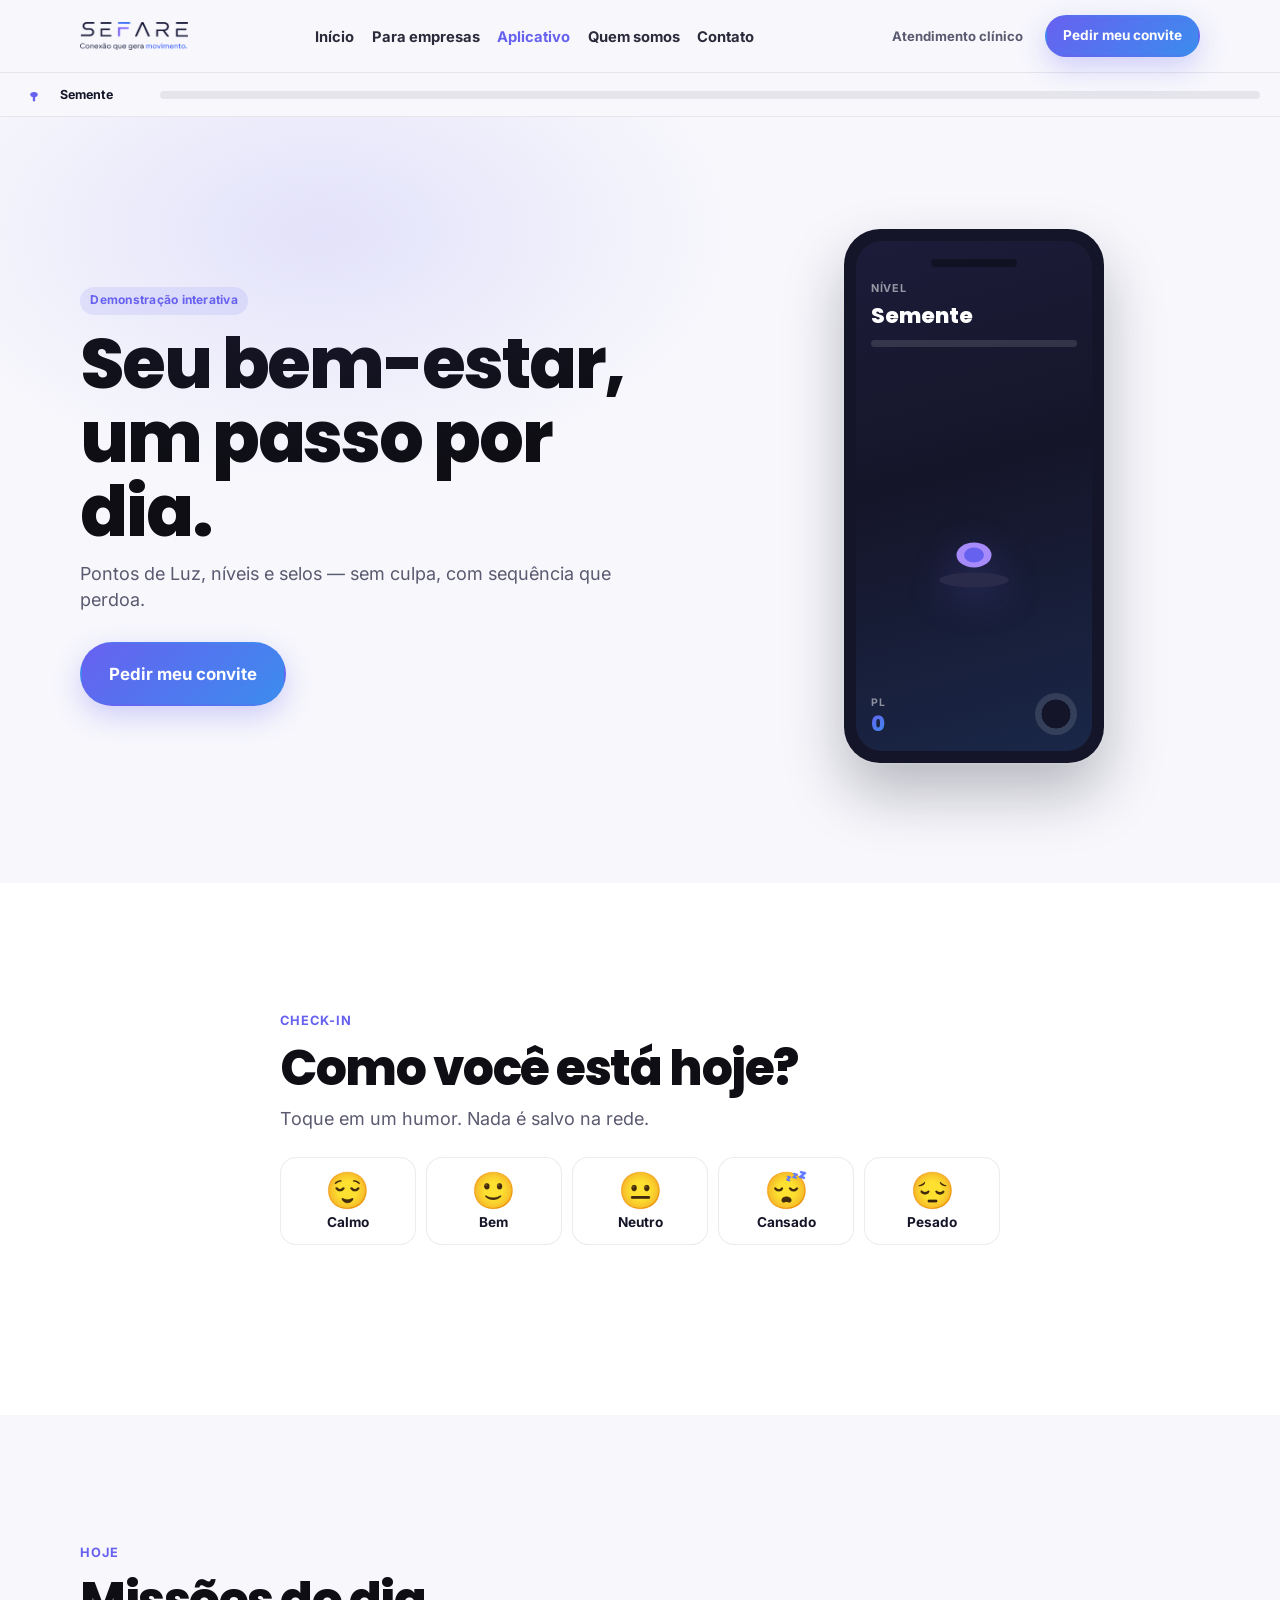
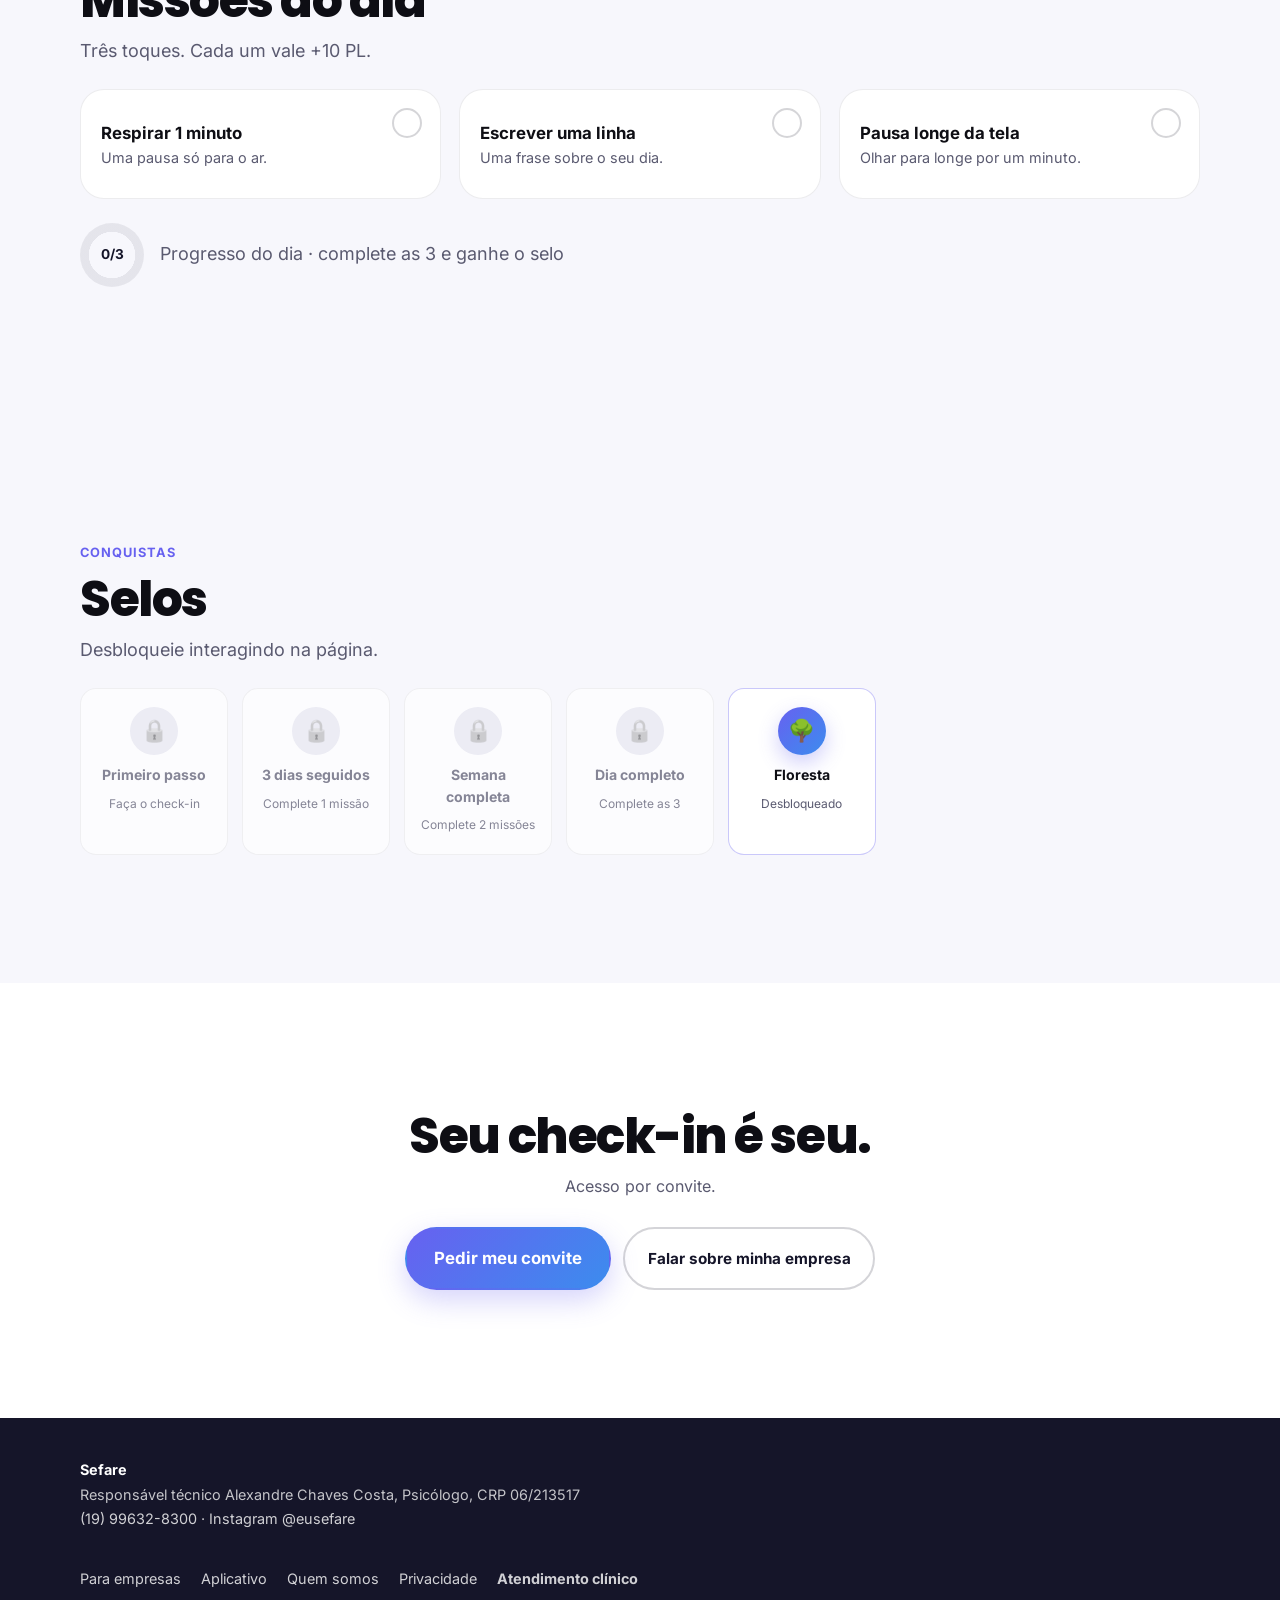
==== commit 03b01349: "Previa v4 do site Sefare" ====
--- a/aplicativo.html
+++ b/aplicativo.html
@@ -47,7 +47,7 @@
   </header>
 
   <div class="app-xp-bar" role="status" aria-label="Progresso da demonstração">
-    <span id="xp-plant" aria-hidden="true"><svg class="app-xp-plant" viewBox="0 0 24 24" focusable="false" style="color:#6761F0"><path d="M12 22v-6" stroke="currentColor" stroke-width="2" stroke-linecap="round"/></svg></span>
+    <span id="xp-plant" aria-hidden="true"></span>
     <span class="app-xp-meta"><span id="xp-level">Semente</span></span>
     <div class="app-xp-track" aria-hidden="true">
       <div class="app-xp-fill" id="xp-fill"></div>
@@ -69,13 +69,22 @@
             <a class="btn btn-primary btn-lg" href="https://wa.me/5519996328300?text=Ol%C3%A1%2C%20quero%20saber%20mais%20sobre%20o%20aplicativo%20Sefare">Pedir meu convite</a>
           </div>
         </div>
-        <div class="phone" aria-hidden="true">
+        <div class="phone phone-live" aria-hidden="true">
           <div class="phone-screen">
             <div class="phone-notch"></div>
-            <p class="phone-label">Pontos de Luz</p>
-            <p class="phone-level">Broto</p>
-            <div class="phone-bar"><span></span></div>
-            <div class="phone-badge">Primeiro passo</div>
+            <div class="phone-head">
+              <p class="phone-label">Nível</p>
+              <p class="phone-level" id="phone-level">Semente</p>
+              <div class="phone-bar"><span id="phone-bar"></span></div>
+            </div>
+            <div class="phone-plant" id="phone-plant"></div>
+            <div class="phone-foot">
+              <div class="phone-pl">
+                <span>PL</span>
+                <strong id="phone-pl">0</strong>
+              </div>
+              <div class="phone-ring" id="phone-ring" style="--p:0" title="Anel do dia"></div>
+            </div>
           </div>
         </div>
       </div>
@@ -87,26 +96,11 @@
         <h2 id="humor-title">Como você está hoje?</h2>
         <p class="apoio">Toque em um humor. Nada é salvo na rede.</p>
         <div class="mood-grid" role="group" aria-label="Humor do dia">
-          <button type="button" class="mood-btn" data-mood="calmo">
-            <svg viewBox="0 0 24 24" aria-hidden="true"><circle cx="12" cy="12" r="9" fill="none" stroke="currentColor" stroke-width="1.8"/><circle cx="9" cy="10" r="1.2" fill="currentColor"/><circle cx="15" cy="10" r="1.2" fill="currentColor"/><path d="M8.5 14.5c1.2 1.4 2.8 2 3.5 2s2.3-.6 3.5-2" fill="none" stroke="currentColor" stroke-width="1.6" stroke-linecap="round"/></svg>
-            Calmo
-          </button>
-          <button type="button" class="mood-btn" data-mood="bem">
-            <svg viewBox="0 0 24 24" aria-hidden="true"><circle cx="12" cy="12" r="9" fill="none" stroke="currentColor" stroke-width="1.8"/><circle cx="9" cy="10" r="1.2" fill="currentColor"/><circle cx="15" cy="10" r="1.2" fill="currentColor"/><path d="M8 14.2c1.4 2 2.8 2.6 4 2.6s2.6-.6 4-2.6" fill="none" stroke="currentColor" stroke-width="1.6" stroke-linecap="round"/></svg>
-            Bem
-          </button>
-          <button type="button" class="mood-btn" data-mood="neutro">
-            <svg viewBox="0 0 24 24" aria-hidden="true"><circle cx="12" cy="12" r="9" fill="none" stroke="currentColor" stroke-width="1.8"/><circle cx="9" cy="10" r="1.2" fill="currentColor"/><circle cx="15" cy="10" r="1.2" fill="currentColor"/><path d="M9 15h6" fill="none" stroke="currentColor" stroke-width="1.6" stroke-linecap="round"/></svg>
-            Neutro
-          </button>
-          <button type="button" class="mood-btn" data-mood="cansado">
-            <svg viewBox="0 0 24 24" aria-hidden="true"><circle cx="12" cy="12" r="9" fill="none" stroke="currentColor" stroke-width="1.8"/><path d="M8 10h2.5M13.5 10H16" stroke="currentColor" stroke-width="1.6" stroke-linecap="round"/><path d="M9 15.5c1 .8 2 1.2 3 1.2s2-.4 3-1.2" fill="none" stroke="currentColor" stroke-width="1.6" stroke-linecap="round"/></svg>
-            Cansado
-          </button>
-          <button type="button" class="mood-btn" data-mood="pesado">
-            <svg viewBox="0 0 24 24" aria-hidden="true"><circle cx="12" cy="12" r="9" fill="none" stroke="currentColor" stroke-width="1.8"/><circle cx="9" cy="10" r="1.2" fill="currentColor"/><circle cx="15" cy="10" r="1.2" fill="currentColor"/><path d="M9 16c1-.9 2-1.3 3-1.3s2 .4 3 1.3" fill="none" stroke="currentColor" stroke-width="1.6" stroke-linecap="round"/></svg>
-            Pesado
-          </button>
+          <button type="button" class="mood-btn" data-mood="calmo"><span class="mood-emoji" aria-hidden="true">😌</span>Calmo</button>
+          <button type="button" class="mood-btn" data-mood="bem"><span class="mood-emoji" aria-hidden="true">🙂</span>Bem</button>
+          <button type="button" class="mood-btn" data-mood="neutro"><span class="mood-emoji" aria-hidden="true">😐</span>Neutro</button>
+          <button type="button" class="mood-btn" data-mood="cansado"><span class="mood-emoji" aria-hidden="true">😴</span>Cansado</button>
+          <button type="button" class="mood-btn" data-mood="pesado"><span class="mood-emoji" aria-hidden="true">😔</span>Pesado</button>
         </div>
         <p class="mood-reply" id="mood-reply"></p>
       </div>
@@ -119,17 +113,17 @@
         <p class="apoio">Três toques. Cada um vale +10 PL.</p>
         <div class="missoes">
           <button type="button" class="missao" aria-pressed="false">
-            <span class="missao-check" aria-hidden="true">✓</span>
+            <span class="missao-check" aria-hidden="true"></span>
             <strong>Respirar 1 minuto</strong>
             <span>Uma pausa só para o ar.</span>
           </button>
           <button type="button" class="missao" aria-pressed="false">
-            <span class="missao-check" aria-hidden="true">✓</span>
+            <span class="missao-check" aria-hidden="true"></span>
             <strong>Escrever uma linha</strong>
             <span>Uma frase sobre o seu dia.</span>
           </button>
           <button type="button" class="missao" aria-pressed="false">
-            <span class="missao-check" aria-hidden="true">✓</span>
+            <span class="missao-check" aria-hidden="true"></span>
             <strong>Pausa longe da tela</strong>
             <span>Olhar para longe por um minuto.</span>
           </button>
@@ -137,28 +131,6 @@
         <div class="dia-progress">
           <div class="dia-ring" id="dia-ring" style="--p:0"><span id="dia-label">0/3</span></div>
           <p class="apoio" style="margin:0">Progresso do dia · complete as 3 e ganhe o selo</p>
-        </div>
-      </div>
-    </section>
-
-    <section class="section section-dark" aria-labelledby="demo-stats-title">
-      <div class="wrap">
-        <p class="eyebrow" style="color:#a5a0ff">Demonstração</p>
-        <h2 id="demo-stats-title">Números desta prévia</h2>
-        <p class="apoio">Não são estatísticas de usuários — só a demo nesta página.</p>
-        <div class="demo-stats">
-          <div class="demo-stat">
-            <strong id="stat-pl" data-count="30">30</strong>
-            <span>Pontos de Luz</span>
-          </div>
-          <div class="demo-stat">
-            <strong data-count="7">7</strong>
-            <span>Níveis</span>
-          </div>
-          <div class="demo-stat">
-            <strong data-count="4">4</strong>
-            <span>Selos na demo</span>
-          </div>
         </div>
       </div>
     </section>
@@ -170,27 +142,27 @@
         <p class="apoio">Desbloqueie interagindo na página.</p>
         <div class="selos-grid">
           <div class="selo" data-selo="primeiro" title="Faça o check-in de humor">
-            <div class="selo-ico" aria-hidden="true">1</div>
+            <div class="selo-ico" aria-hidden="true"><span class="selo-icon">🌱</span><span class="selo-lock">🔒</span></div>
             <strong>Primeiro passo</strong>
             <small>Faça o check-in</small>
           </div>
           <div class="selo" data-selo="3dias" title="Complete a primeira missão">
-            <div class="selo-ico" aria-hidden="true">3</div>
+            <div class="selo-ico" aria-hidden="true"><span class="selo-icon">🔥</span><span class="selo-lock">🔒</span></div>
             <strong>3 dias seguidos</strong>
             <small>Complete 1 missão</small>
           </div>
           <div class="selo" data-selo="semana" title="Complete duas missões">
-            <div class="selo-ico" aria-hidden="true">7</div>
+            <div class="selo-ico" aria-hidden="true"><span class="selo-icon">💫</span><span class="selo-lock">🔒</span></div>
             <strong>Semana completa</strong>
             <small>Complete 2 missões</small>
           </div>
           <div class="selo" data-selo="dia" title="Complete as 3 missões">
-            <div class="selo-ico" aria-hidden="true">★</div>
+            <div class="selo-ico" aria-hidden="true"><span class="selo-icon">⭐</span><span class="selo-lock">🔒</span></div>
             <strong>Dia completo</strong>
             <small>Complete as 3</small>
           </div>
           <div class="selo" data-selo="floresta" title="Role até o fim da página">
-            <div class="selo-ico" aria-hidden="true">F</div>
+            <div class="selo-ico" aria-hidden="true"><span class="selo-icon">🌳</span><span class="selo-lock">🔒</span></div>
             <strong>Floresta</strong>
             <small>Chegue ao fim</small>
           </div>
--- a/style.css
+++ b/style.css
@@ -318,6 +318,68 @@
   margin-top: 1.75rem;
 }
 
+/* Hero — equipe abstrata (conexão) */
+.hero-team {
+  width: min(100%, 420px);
+  margin-inline: auto;
+  max-height: 200px;
+}
+@media (min-width: 900px) {
+  .hero-team { max-height: none; }
+}
+@media (max-width: 379px) {
+  .hero-team { display: none; }
+}
+.hero-team-svg {
+  width: 100%;
+  height: auto;
+  display: block;
+}
+.team-node {
+  fill: #6761F0;
+  opacity: 0.28;
+  transform-origin: center;
+  transform-box: fill-box;
+  animation: teamNodeOn 5.5s ease-in-out infinite;
+  animation-delay: calc(var(--i) * 0.38s);
+}
+.team-line {
+  stroke-opacity: 0.18;
+  animation: teamLineOn 5.5s ease-in-out infinite;
+  animation-delay: calc(var(--i) * 0.28s);
+}
+.team-glow {
+  opacity: 0.55;
+  animation: teamGlow 5.5s ease-in-out infinite;
+}
+@keyframes teamNodeOn {
+  0%, 100% { opacity: 0.25; transform: scale(0.92); }
+  18%, 42% { opacity: 1; transform: scale(1.08); }
+  55% { opacity: 0.55; transform: scale(1); }
+}
+@keyframes teamLineOn {
+  0%, 100% { stroke-opacity: 0.12; }
+  22%, 48% { stroke-opacity: 0.85; }
+  60% { stroke-opacity: 0.35; }
+}
+@keyframes teamGlow {
+  0%, 100% { opacity: 0.35; }
+  40% { opacity: 0.7; }
+}
+@media (prefers-reduced-motion: reduce) {
+  .team-node,
+  .team-line,
+  .team-glow { animation: none; }
+  .team-node { opacity: 0.85; transform: none; }
+  .team-line { stroke-opacity: 0.55; }
+  .team-glow { opacity: 0.5; }
+}
+.print-mode .team-node,
+.print-mode .team-line,
+.print-mode .team-glow { animation: none; }
+.print-mode .team-node { opacity: 0.9; }
+.print-mode .team-line { stroke-opacity: 0.6; }
+
 /* Impacto / números */
 .impacto {
   padding: clamp(4rem, 9vw, 6.5rem) 0;
@@ -436,16 +498,23 @@
 }
 @media (max-width: 899px) {
   .phone { width: min(100%, 200px); }
-  .app-page .hero { padding-bottom: 2.5rem; }
+  .phone-live {
+    width: min(100%, 176px);
+    aspect-ratio: 9 / 15.4;
+    margin-bottom: 0.75rem;
+  }
+  .app-page .hero {
+    padding-bottom: calc(2.25rem + var(--wa-bar-h) + env(safe-area-inset-bottom, 0px));
+  }
 }
 .phone-screen {
   height: 100%;
   border-radius: 26px;
   background: linear-gradient(165deg, #1c1c3a 0%, #151529 45%, #1a2748 100%);
-  padding: 1.4rem 1rem;
+  padding: 1.15rem 0.95rem 1rem;
   display: flex;
   flex-direction: column;
-  gap: 1rem;
+  gap: 0.65rem;
   color: #fff;
   overflow: hidden;
 }
@@ -454,23 +523,24 @@
   height: 8px;
   background: rgba(0, 0, 0, 0.35);
   border-radius: 999px;
-  margin: 0 auto 0.5rem;
+  margin: 0 auto 0.15rem;
 }
 .phone-label {
-  font-size: 0.7rem;
+  font-size: 0.68rem;
   font-weight: 700;
   letter-spacing: 0.06em;
   text-transform: uppercase;
   color: rgba(255, 255, 255, 0.55);
+  margin: 0;
 }
 .phone-level {
   font-family: var(--font-display);
   font-weight: 800;
-  font-size: 1.5rem;
-  margin: 0;
+  font-size: 1.35rem;
+  margin: 0.15rem 0 0.45rem;
 }
 .phone-bar {
-  height: 8px;
+  height: 7px;
   border-radius: 999px;
   background: rgba(255, 255, 255, 0.12);
   overflow: hidden;
@@ -478,11 +548,12 @@
 .phone-bar > span {
   display: block;
   height: 100%;
-  width: 62%;
+  width: 12%;
   border-radius: inherit;
   background: var(--grad);
-  animation: barPulse 2.4s ease-in-out infinite;
-}
+  transition: width 0.25s ease;
+}
+.phone-live .phone-bar > span { animation: none; }
 .phone-badge {
   margin-top: auto;
   align-self: flex-start;
@@ -493,10 +564,69 @@
   font-size: 0.78rem;
   font-weight: 700;
 }
+.phone-plant {
+  flex: 1;
+  display: grid;
+  place-items: center;
+  min-height: 0;
+}
+.phone-plant-svg {
+  width: min(100%, 150px);
+  height: auto;
+  filter: drop-shadow(0 8px 18px rgba(103, 97, 240, 0.25));
+}
+@media (max-width: 899px) {
+  .phone-plant-svg { width: min(100%, 118px); }
+  .phone-level { font-size: 1.2rem; }
+  .phone-pl strong { font-size: 1.2rem; }
+  .phone-ring { width: 38px; height: 38px; }
+}
+.phone-foot {
+  display: flex;
+  align-items: center;
+  justify-content: space-between;
+  gap: 0.75rem;
+  margin-top: auto;
+}
+.phone-pl {
+  display: flex;
+  flex-direction: column;
+  gap: 0.1rem;
+}
+.phone-pl span {
+  font-size: 0.65rem;
+  font-weight: 700;
+  letter-spacing: 0.06em;
+  text-transform: uppercase;
+  color: rgba(255, 255, 255, 0.5);
+}
+.phone-pl strong {
+  font-family: var(--font-display);
+  font-weight: 800;
+  font-size: 1.35rem;
+  background: var(--grad);
+  -webkit-background-clip: text;
+  background-clip: text;
+  color: transparent;
+  line-height: 1;
+}
+.phone-ring {
+  --p: 0;
+  width: 42px;
+  height: 42px;
+  border-radius: 50%;
+  background:
+    radial-gradient(closest-side, #151529 68%, transparent 70%),
+    conic-gradient(#6761F0 calc(var(--p) * 1%), rgba(255, 255, 255, 0.12) 0);
+  flex-shrink: 0;
+}
+.print-mode .phone-bar > span,
+.reduced-motion .phone-bar > span { transition: none; }
 @keyframes barPulse {
   0%, 100% { width: 58%; }
   50% { width: 72%; }
 }
+.app-teaser .phone-bar > span { animation: barPulse 2.4s ease-in-out infinite; }
 
 /* Quem conduz */
 .quem-grid {
@@ -727,7 +857,7 @@
 
 @media (prefers-reduced-motion: reduce) {
   .btn:hover { transform: none; }
-  .phone-bar > span { animation: none; width: 68%; }
+  .app-teaser .phone-bar > span { animation: none; width: 68%; }
   .js .reveal { transition: none; opacity: 1; transform: none; }
 }
 
@@ -793,12 +923,13 @@
 .mood-grid {
   display: grid;
   grid-template-columns: repeat(5, 1fr);
-  gap: 0.6rem;
+  gap: 0.65rem;
   margin-top: 1.5rem;
 }
 @media (max-width: 640px) {
   .mood-grid {
     grid-template-columns: repeat(6, 1fr);
+    gap: 0.55rem;
   }
   .mood-grid .mood-btn:nth-child(1),
   .mood-grid .mood-btn:nth-child(2),
@@ -808,37 +939,46 @@
 }
 .mood-btn {
   appearance: none;
-  border: 1px solid var(--linha);
+  border: 1.5px solid var(--linha);
   background: #fff;
   border-radius: var(--raio-sm);
-  padding: 1rem 0.5rem;
+  padding: 0.85rem 0.4rem;
+  min-height: 88px;
   cursor: pointer;
   display: flex;
   flex-direction: column;
   align-items: center;
-  gap: 0.4rem;
-  font-weight: 700;
-  font-size: 0.82rem;
+  justify-content: center;
+  gap: 0.35rem;
+  font-weight: 700;
+  font-size: 0.85rem;
   color: var(--marinho);
-  transition: transform 0.2s ease, border-color 0.2s ease, background 0.2s ease;
-}
-.mood-btn svg { width: 28px; height: 28px; }
+  transition: transform 0.2s ease, border-color 0.2s ease, background 0.2s ease, box-shadow 0.2s ease;
+}
+.mood-emoji {
+  font-size: 36px;
+  line-height: 1;
+  display: block;
+}
 .mood-btn:hover { border-color: var(--lilas); }
 .mood-btn.is-active {
   border-color: var(--lilas);
-  background: rgba(103, 97, 240, 0.08);
-  animation: moodPulse 0.35s ease;
+  background: rgba(103, 97, 240, 0.12);
+  box-shadow: 0 0 0 3px rgba(103, 97, 240, 0.18);
+  animation: moodPulse 0.4s ease;
+  color: var(--lilas);
 }
 @keyframes moodPulse {
   0% { transform: scale(1); }
-  40% { transform: scale(1.06); }
+  40% { transform: scale(1.07); }
   100% { transform: scale(1); }
 }
 .mood-reply {
   min-height: 1.5rem;
-  margin: 1rem 0 0;
+  margin: 1.1rem 0 0;
   color: var(--texto-suave);
-  font-size: 0.98rem;
+  font-size: 1rem;
+  font-weight: 500;
 }
 .pl-live {
   position: relative;
@@ -866,48 +1006,74 @@
 
 .missoes {
   display: grid;
-  gap: 0.85rem;
+  gap: 1rem;
   margin-top: 1.5rem;
 }
 @media (min-width: 700px) {
-  .missoes { grid-template-columns: repeat(3, 1fr); }
+  .missoes { grid-template-columns: repeat(3, 1fr); gap: 1.15rem; }
 }
 .missao {
   appearance: none;
   text-align: left;
-  border: 1px solid var(--linha);
+  border: 1.5px solid var(--linha);
   background: #fff;
   border-radius: var(--raio);
-  padding: 1.25rem 1.15rem;
+  padding: 1.45rem 1.25rem 1.35rem;
+  padding-right: 3.25rem;
+  min-height: 110px;
   cursor: pointer;
   position: relative;
-  transition: border-color 0.2s ease, transform 0.2s ease;
-}
-.missao:hover { border-color: var(--lilas); }
+  transition: border-color 0.2s ease, transform 0.2s ease, background 0.2s ease;
+}
+.missao:hover { border-color: var(--lilas); transform: translateY(-2px); }
 .missao.is-done {
   border-color: var(--lilas);
-  background: rgba(103, 97, 240, 0.06);
+  background: rgba(103, 97, 240, 0.07);
 }
 .missao-check {
   position: absolute;
-  top: 1rem;
-  right: 1rem;
-  width: 24px;
-  height: 24px;
+  top: 1.15rem;
+  right: 1.1rem;
+  width: 30px;
+  height: 30px;
   border-radius: 50%;
-  border: 2px solid rgba(21, 21, 41, 0.15);
+  border: 2px solid rgba(21, 21, 41, 0.18);
+  background: transparent;
   display: grid;
   place-items: center;
-  font-size: 0.75rem;
-  color: transparent;
+  transition: transform 0.25s ease, background 0.2s ease, border-color 0.2s ease;
+}
+.missao-check::after {
+  content: "";
+  width: 8px;
+  height: 14px;
+  border-right: 2.5px solid #fff;
+  border-bottom: 2.5px solid #fff;
+  transform: rotate(45deg) scale(0);
+  margin-top: -2px;
+  transition: transform 0.22s ease;
 }
 .missao.is-done .missao-check {
   background: var(--grad);
   border-color: transparent;
-  color: #fff;
-}
-.missao strong { display: block; margin-bottom: 0.35rem; color: var(--preto); }
-.missao span { color: var(--texto-suave); font-size: 0.88rem; }
+  animation: checkPop 0.35s ease;
+}
+.missao.is-done .missao-check::after {
+  transform: rotate(45deg) scale(1);
+}
+@keyframes checkPop {
+  0% { transform: scale(0.6); }
+  55% { transform: scale(1.18); }
+  100% { transform: scale(1); }
+}
+.missao strong {
+  display: block;
+  margin-bottom: 0.4rem;
+  color: var(--preto);
+  font-size: 1.05rem;
+  padding-right: 0.25rem;
+}
+.missao > span { color: var(--texto-suave); font-size: 0.9rem; }
 
 .dia-progress {
   margin-top: 1.5rem;
@@ -931,36 +1097,6 @@
   flex-shrink: 0;
 }
 
-.demo-stats {
-  display: grid;
-  grid-template-columns: repeat(3, 1fr);
-  gap: 1rem;
-  margin-top: 1.5rem;
-}
-.demo-stat {
-  text-align: center;
-  padding: 1.25rem 0.75rem;
-  background: #fff;
-  border-radius: var(--raio);
-  border: 1px solid var(--linha);
-}
-.demo-stat strong {
-  display: block;
-  font-family: var(--font-display);
-  font-weight: 800;
-  font-size: clamp(1.8rem, 4vw, 2.6rem);
-  background: var(--grad);
-  -webkit-background-clip: text;
-  background-clip: text;
-  color: transparent;
-  line-height: 1;
-  margin-bottom: 0.4rem;
-}
-.demo-stat span {
-  font-size: 0.82rem;
-  color: var(--texto-suave);
-}
-
 .selos-grid {
   display: grid;
   grid-template-columns: repeat(auto-fill, minmax(140px, 1fr));
@@ -973,40 +1109,50 @@
   padding: 1.1rem 0.85rem;
   text-align: center;
   background: #fff;
-  opacity: 0.45;
-  filter: grayscale(1);
-  transition: opacity 0.3s ease, filter 0.3s ease, transform 0.3s ease;
+  transition: opacity 0.3s ease, transform 0.3s ease, border-color 0.3s ease;
+}
+.selo:not(.is-on) {
+  opacity: 0.72;
 }
 .selo.is-on {
   opacity: 1;
-  filter: none;
-}
-.selo.is-burst {
-  animation: seloBurst 0.4s ease;
+  border-color: rgba(103, 97, 240, 0.35);
+}
+.selo.is-burst,
+.selo.is-pop {
+  animation: seloBurst 0.45s ease;
 }
 @keyframes seloBurst {
   0% { transform: scale(1); }
-  40% { transform: scale(1.08); }
+  35% { transform: scale(1.14); }
   100% { transform: scale(1); }
 }
 .selo-ico {
-  width: 40px;
-  height: 40px;
+  width: 48px;
+  height: 48px;
   margin: 0 auto 0.55rem;
   border-radius: 50%;
+  background: #e8e8f2;
+  display: grid;
+  place-items: center;
+  font-size: 1.35rem;
+  position: relative;
+}
+.selo-icon { display: none; line-height: 1; }
+.selo-lock { display: block; line-height: 1; filter: grayscale(1); opacity: 0.7; }
+.selo.is-on .selo-ico {
   background: var(--grad);
-  display: grid;
-  place-items: center;
-  color: #fff;
-  font-size: 1.1rem;
-}
-.selo.is-on .selo-ico { box-shadow: 0 8px 20px rgba(103, 97, 240, 0.3); }
+  box-shadow: 0 8px 20px rgba(103, 97, 240, 0.3);
+}
+.selo.is-on .selo-icon { display: block; }
+.selo.is-on .selo-lock { display: none; }
 .selo strong {
   display: block;
   font-size: 0.88rem;
   color: var(--preto);
   margin-bottom: 0.25rem;
 }
+.selo:not(.is-on) strong { color: var(--texto-suave); }
 .selo small {
   color: var(--texto-suave);
   font-size: 0.75rem;
@@ -1068,8 +1214,12 @@
 
 @media (prefers-reduced-motion: reduce) {
   .mood-btn.is-active,
-  .selo.is-burst { animation: none; }
+  .selo.is-burst,
+  .selo.is-pop,
+  .missao.is-done .missao-check { animation: none; }
+  .missao:hover { transform: none; }
   .pl-float { animation: none; opacity: 0; }
   .confetti-bit { animation: none; display: none; }
   .app-xp-fill { transition: none; }
-}
+  .phone-bar > span { transition: none; }
+}
